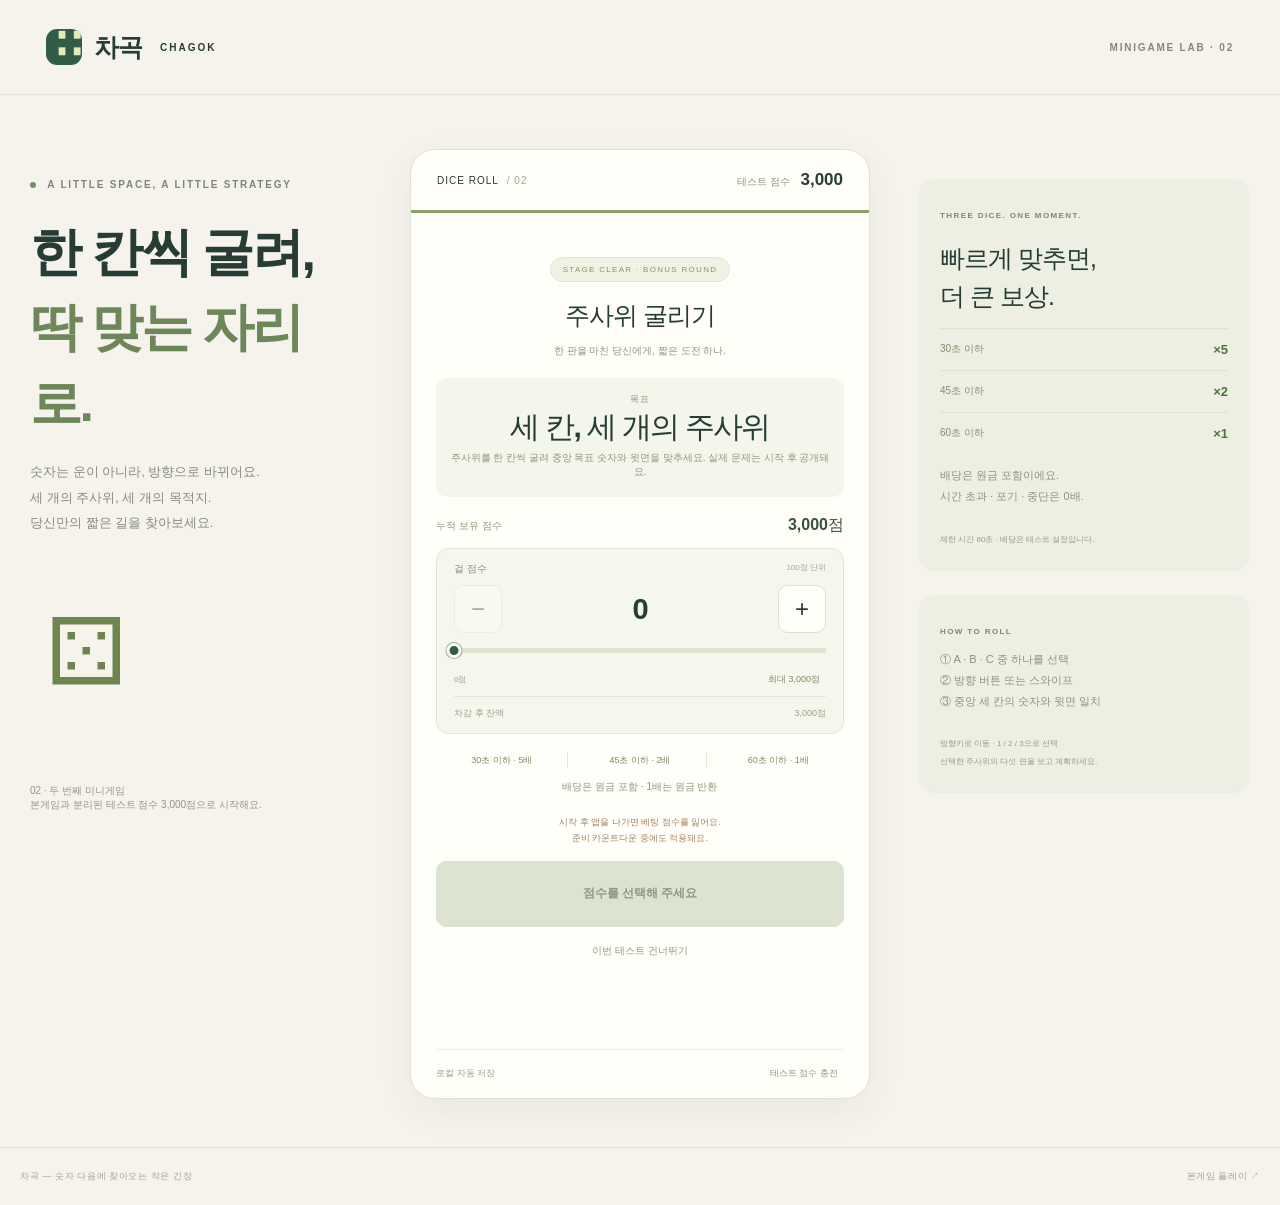
==== dice-roll/index.html @ 40531590 "Add files via upload" ====
<!doctype html><html lang="ko"><head><meta charset="utf-8"><meta name="viewport" content="width=device-width,initial-scale=1"><meta name="theme-color" content="#f5f3ec"><title>차곡 · 주사위 굴리기</title><link rel="stylesheet" href="../number-tiles/style.css"><link rel="stylesheet" href="../number-tiles/minigames/style.css"><link rel="stylesheet" href="style.css"><link rel="stylesheet" href="../number-memory/style.css"><link rel="stylesheet" href="../reverse-tap/style.css"></head><body class="dice-lab">
<header class="site-header"><a class="brand" href="./"><span class="brand-icon">∷</span> 차곡 <span class="brand-sub">CHAGOK</span></a><span class="prototype">MINIGAME LAB · 02</span></header>
<main class="layout"><aside class="intro"><div class="eyebrow"><span class="green-dot"></span> A LITTLE SPACE, A LITTLE STRATEGY</div><h1>한 칸씩 굴려,<br><em>딱 맞는 자리로.</em></h1><p class="intro-copy">숫자는 운이 아니라, 방향으로 바뀌어요.<br>세 개의 주사위, 세 개의 목적지.<br>당신만의 짧은 길을 찾아보세요.</p><div class="lab-cube" aria-hidden="true">⚄</div><div class="local-note">02 · 두 번째 미니게임<br>본게임과 분리된 테스트 점수 3,000점으로 시작해요.</div></aside>
<section class="game-shell" aria-label="주사위 미니게임"><div class="game-top"><div class="stage-label">DICE ROLL <span> / 02</span></div><span class="score-label">테스트 점수 <strong id="lab-balance">3,000</strong></span></div><div class="progress-track"><i style="width:100%"></i></div><div id="screen"></div><p id="notice" role="status" aria-live="polite"></p><div class="game-foot"><span>로컬 자동 저장</span><button id="reset-lab">테스트 점수 충전</button></div></section>
<aside class="side-notes"><div class="note-card"><span class="eyebrow">THREE DICE. ONE MOMENT.</span><h2>빠르게 맞추면,<br>더 큰 보상.</h2><div class="combo-row"><span>30초 이하</span><b>×5</b></div><div class="combo-row"><span>45초 이하</span><b>×2</b></div><div class="combo-row"><span>60초 이하</span><b>×1</b></div><p>배당은 원금 포함이에요.<br>시간 초과 · 포기 · 중단은 0배.</p><small>제한 시간 60초 · 배당은 테스트 설정입니다.</small></div><div class="note-card" style="margin-top:24px"><span class="eyebrow">HOW TO ROLL</span><p>① A · B · C 중 하나를 선택<br>② 방향 버튼 또는 스와이프<br>③ 중앙 세 칸의 숫자와 윗면 일치</p><small>방향키로 이동 · 1 / 2 / 3으로 선택<br>선택한 주사위의 다섯 면을 보고 계획하세요.</small></div></aside></main><footer class="site-footer"><span>차곡 — 숫자 다음에 찾아오는 작은 긴장</span><a href="../number-tiles/">본게임 플레이 ↗</a></footer>
<script src="../number-tiles/engine.js"></script><script src="../number-tiles/cases.js"></script><script src="../timer-stop/engine.js"></script><script src="engine.js"></script><script src="../number-tiles/minigames/registry.js"></script><script src="../number-memory/engine.js"></script><script src="../reverse-tap/engine.js"></script><script src="../number-tiles/minigames/catalog.js"></script><script src="../number-tiles/state.js"></script><script src="../number-tiles/storage.js"></script><script src="view.js"></script><script src="../number-tiles/minigames/host.js"></script><script src="app.js"></script></body></html>
---- number-tiles/style.css ----
:root{color-scheme:light;--paper:#f5f3ec;--ink:#263c35;--muted:#82897e;--green:#315d48;--lime:#e3ecb5;--line:#e1e4d9;--orange:#bc764b}*{box-sizing:border-box}body{margin:0;background:var(--paper);color:var(--ink);font-family:"Segoe UI","Malgun Gothic",sans-serif;-webkit-font-smoothing:antialiased}button,a{-webkit-tap-highlight-color:transparent}button{font:inherit;cursor:pointer;color:inherit;border:0;background:none;min-height:48px;touch-action:manipulation}button:disabled{cursor:default;opacity:.4}button:focus-visible,a:focus-visible{outline:3px solid var(--orange);outline-offset:4px}button:not(:disabled):active{transform:translateY(2px)}a{color:inherit;text-decoration:none}.site-header{max-width:1376px;margin:auto;padding:29px 46px;display:flex;justify-content:space-between;align-items:center;border-bottom:1px solid var(--line)}.brand{display:flex;align-items:center;gap:12px;font-weight:800;font-size:25px;letter-spacing:-1px}.brand-icon{background:var(--green);color:var(--lime);border-radius:11px;width:36px;height:36px;text-align:center;line-height:30px;font-size:37px}.brand-sub{font-size:10px;letter-spacing:2px;margin-left:6px;font-weight:600}.header-right{display:flex;gap:24px;align-items:center}.prototype,.eyebrow{font-size:10px;letter-spacing:1.8px;font-weight:700}.prototype{color:var(--muted)}.icon-button{border:1px solid #d4d9cc;border-radius:50%;width:48px;font-size:17px}.layout{max-width:1320px;display:grid;grid-template-columns:minmax(270px,1fr) 420px 240px;gap:48px;align-items:start;margin:54px auto 48px;padding:0 30px}.intro{padding-top:30px}.eyebrow{color:#7c877a}.green-dot{display:inline-block;width:6px;height:6px;border-radius:50%;background:#72916a;margin-right:7px;vertical-align:middle}h1{font-size:43px;letter-spacing:-2.5px;line-height:1.45;margin:25px 0 18px;font-weight:600}h1 em{font-style:normal;color:#6d8759}.intro-copy{font-size:13px;line-height:1.95;color:#858c80}.mini-art{display:flex;gap:8px;align-items:center;margin:33px 0 40px}.mini-art span,.mini-art b{width:43px;height:49px;display:grid;place-items:center;border:1px solid #d6daca;border-radius:10px;background:#fffdf7;font-size:24px;box-shadow:0 4px 0 #e5e4d8;font-weight:600}.mini-art span:nth-child(1){transform:rotate(-9deg)}.mini-art span:nth-child(2){color:#789560;background:#e9edda;transform:rotate(7deg)}.mini-art b{background:var(--green);color:var(--lime);transform:rotate(8deg);border-color:var(--green)}.mini-art i{font-style:normal;color:#a6aa98;padding:0 5px}.guide{border-top:1px solid var(--line);padding-top:23px}.guide-row{display:flex;gap:17px;margin:21px 0}.guide-row>span{font-size:10px;color:#91a082;margin-top:3px}.guide-row strong{font-size:13px;font-weight:600}.guide-row p{font-size:11px;color:#858c80;line-height:1.8;margin:5px 0}.local-note{font-size:10px;color:#919688;margin-top:32px}.local-note>span{font-size:19px;margin-right:7px}.game-shell{background:#fffef9;border:1px solid #e0e3d7;border-radius:25px;box-shadow:0 12px 36px #3b4c3410;overflow:hidden;position:relative}.game-top{display:flex;justify-content:space-between;align-items:center;padding:23px 25px 18px}.stage-label{font-size:10px;letter-spacing:1px;display:flex;align-items:center;gap:8px}.stage-label strong{font-size:17px;letter-spacing:0}.stage-label>span{color:#a0a597}.score-label{font-size:10px;color:#8d9485}.score-label strong{color:var(--ink);font-size:17px;margin-left:8px;font-variant-numeric:tabular-nums}.progress-track{height:3px;background:#eff0e8}.progress-track i{display:block;height:100%;background:#8da16b;transition:width .3s}#screen{padding:22px 25px 14px;min-height:580px}.target{text-align:center;position:relative}.target .eyebrow{font-size:9px;letter-spacing:2px}.target-value{font-size:65px;line-height:1.15;font-weight:600;letter-spacing:-3px;margin:3px 0 2px}.target p{font-size:11px;color:#919787;margin:8px 0 0}.stats{display:flex;justify-content:space-between;border-bottom:1px solid var(--line);padding:18px 0 13px;margin-bottom:18px;font-size:10px;color:#8a9380}.stats b{font-size:13px;color:var(--green);font-variant-numeric:tabular-nums;margin-left:5px}.stats b.time{color:#65705f}.expression-wrap{border:1px solid #e1e5d7;background:#f6f7ee;border-radius:12px;display:flex;align-items:center;padding:4px 4px 4px 15px;min-height:59px}.expression{flex:1;overflow-x:auto;white-space:nowrap;font-size:21px;letter-spacing:2px;scrollbar-width:thin}.expression.empty{font-size:11px;color:#a0a794;letter-spacing:0}.expression-wrap button{min-width:42px;min-height:48px;font-size:19px}.selection-tools{display:flex;justify-content:space-between;align-items:center;min-height:35px;color:#9aa08f;font-size:9px}.selection-tools button{font-size:10px;min-height:34px;padding:0 3px}.tiles{display:grid;grid-template-columns:repeat(3,1fr);gap:10px;margin:8px 0 19px}.tiles.four{grid-template-columns:repeat(4,1fr)}.tile{height:75px;background:#f3f1e6;border:1px solid #e1dfd0;border-bottom:4px solid #dedecd;border-radius:12px;font-size:29px;font-weight:600;position:relative;transition:background .12s,transform .12s}.tile.op{background:#e9eedc;border-color:#dce3cb;border-bottom-color:#d7dfc4;color:#6b8352}.tile.selected{background:var(--green);border-color:#244c3c;color:#f8fadf;opacity:1}.tile.selected:disabled{opacity:1}.tile .order{position:absolute;right:7px;top:5px;font-size:9px;color:#e0eaa9;border:1px solid #78927a;border-radius:50%;width:16px;height:16px;line-height:14px}.tile.removed{visibility:hidden}.tile:disabled:not(.selected){opacity:.48}.tiles.four .tile{height:62px;font-size:25px}.primary{width:100%;background:var(--green);color:#fffef3;border:1px solid var(--green);border-radius:10px;min-height:50px;padding:12px 18px;font-size:12px;font-weight:600;display:flex;justify-content:center;align-items:center;gap:15px}.primary:not(:disabled):hover{background:#244c3b}.primary:disabled{background:#dce3d1;border-color:#dce3d1;color:#8c9a7e;opacity:1}.end-actions{display:flex;gap:10px;margin-top:10px}.end-actions button{flex:1;border:1px solid #dadfcf;border-radius:9px;font-size:11px;min-height:48px}.end-actions .complete{background:#f0f3e6}.game-foot{border-top:1px solid #eeeee3;margin:0 25px;display:flex;align-items:center;justify-content:space-between;font-size:9px;color:#9aa18f}.game-foot button{font-size:9px;color:#8e9784}#notice{padding:0 24px;min-height:30px;display:flex;align-items:center;justify-content:center;text-align:center;color:#74835a;font-size:11px;line-height:1.6}#notice.error{color:#ac6245}.side-notes{padding-top:30px}.note-card{background:#ecefe1;border-radius:16px;padding:25px 22px}.note-card .eyebrow{font-size:8px;letter-spacing:1.4px}.note-card h2{font-size:25px;line-height:1.5;letter-spacing:-1px;font-weight:500;margin:18px 0 13px}.note-card p{font-size:11px;color:#8b9480;line-height:1.9;margin-bottom:21px}.combo-row{border-top:1px solid #dce2cf;display:flex;justify-content:space-between;padding:13px 0;font-size:10px;color:#818d70}.combo-row b{font-size:13px;color:#527041}.note-card small{font-size:8px;color:#929d84}.quiet-note{display:flex;gap:16px;margin:30px 6px;align-items:center}.quiet-note span{font-size:34px;color:#b1bc99}.quiet-note p{font-size:11px;color:#949b87;line-height:1.9}.stage-map{border-top:1px solid var(--line);padding-top:24px}.stage-map .eyebrow{font-size:8px}#journey{display:grid;grid-template-columns:repeat(5,1fr);gap:7px;margin-top:17px}#journey span{height:26px;border:1px solid #dee2d4;border-radius:5px;text-align:center;line-height:24px;font-size:9px;color:#a6ae98}#journey span.done{background:#cdd9b8;color:#526a46;border-color:#cdd9b8}#journey span.current{background:var(--green);border-color:var(--green);color:white}.stage-map p{font-size:9px;color:#9aa18e;margin-top:14px}.site-footer{max-width:1280px;margin:0 auto;padding:22px 20px;border-top:1px solid var(--line);display:flex;justify-content:space-between;font-size:9px;letter-spacing:.6px;color:#a0a594}.ready{text-align:center;padding-top:8px}.ready-badge{display:inline-block;border:1px solid #dfe6d0;color:#829164;border-radius:20px;padding:7px 12px;font-size:9px;letter-spacing:.8px}.ready h2{font-size:28px;font-weight:500;letter-spacing:-1px;margin:26px 0 13px}.ready p{font-size:12px;line-height:1.9;color:#8c9480}.sealed-board{display:grid;grid-template-columns:repeat(3,1fr);gap:9px;width:204px;margin:28px auto}.sealed-board span{height:54px;border-radius:9px;background:#efeee4;border:1px solid #e5e5d8;color:#cad1b8;font-size:23px;display:grid;place-items:center}.sealed-board span:nth-child(2n){background:#e9eedc}.ready .instruction{background:#f3f5e9;border-radius:11px;padding:15px 17px;margin:23px 0;text-align:left;font-size:11px;color:#778566;line-height:1.85}.ready .primary{margin-top:17px}.ready small{font-size:9px;color:#a0a792;display:block;margin:13px 0}.countdown{min-height:540px;display:flex;align-items:center;justify-content:center;flex-direction:column}.countdown b{font-size:104px;color:var(--green);font-weight:500}.countdown p{font-size:12px;color:#8f9980}.result{text-align:center}.result-mark{margin:9px auto 18px;width:65px;height:65px;background:#e9eecf;border-radius:50%;display:grid;place-items:center;font-size:32px;color:#75874a}.result h2{font-size:25px;font-weight:500;margin:10px 0}.result>p{font-size:11px;color:#899379;line-height:1.8}.result-score{font-size:44px;letter-spacing:-2px;color:var(--green);font-weight:600;margin:20px 0 5px}.result-list{margin:24px 0;text-align:left;background:#f5f6ed;padding:14px 18px;border-radius:12px}.result-list div{display:flex;justify-content:space-between;font-size:11px;padding:8px 0;color:#869277}.result-list b{font-weight:500;color:#4d6243}.result-list .sum{border-top:1px solid #dce2cf;margin-top:6px;padding-top:14px;font-weight:600}.result small{font-size:10px;color:#a0a68f}dialog{border:1px solid #dbe1cf;border-radius:22px;padding:30px;max-width:440px;width:calc(100% - 32px);background:#fffef8;color:var(--ink);box-shadow:0 20px 90px #182c3420}dialog::backdrop{background:#233d344c;backdrop-filter:blur(4px)}.dialog-close{position:absolute;top:7px;right:9px;font-size:26px;width:48px}dialog h2{font-size:24px;font-weight:500;margin:10px 0 20px}dialog p,dialog li{font-size:12px;line-height:1.9;color:#7b8971}dialog ul{padding-left:19px}dialog .secondary{width:100%;border:1px solid #d9dfce;border-radius:9px;margin:5px 0;font-size:12px}.danger{color:#a46447}.settings-info{font-size:10px;color:#919b83;margin:15px 0}dialog label{display:flex;justify-content:space-between;align-items:center;font-size:12px;margin:14px 0}dialog input{width:82px;padding:10px;border:1px solid #dce0d3;border-radius:7px;background:#f5f6ed;color:var(--ink)}@media(min-width:1400px){.layout{margin-top:64px;gap:58px}}@media(max-width:1150px){.layout{grid-template-columns:minmax(240px,1fr) 400px;max-width:940px;gap:55px}.side-notes{display:none}}@media(max-width:740px){.site-header{padding:15px 22px}.brand{font-size:22px}.brand-sub{font-size:9px}.prototype{display:none}.layout{display:block;padding:0 16px;margin:22px auto;max-width:460px}.intro,.side-notes{display:none}.game-shell{border-radius:20px}#screen{min-height:0;padding:20px 22px 10px}.game-top{padding:19px 22px 16px}.game-foot{margin:0 22px}.site-footer{margin:25px 22px 0;padding:18px 0;font-size:8px}.site-footer span:last-child{display:none}.ready{min-height:530px}.tile{height:72px}.target-value{font-size:57px}.stats{padding-top:13px;margin-bottom:15px}.tiles{margin-bottom:16px}.tiles.four .tile{height:61px}}@media(prefers-reduced-motion:reduce){*{transition:none!important;animation:none!important}}
---- number-tiles/minigames/style.css ----
.mini-game{text-align:center;padding:4px 0 8px}.mini-game h2{font-size:25px;font-weight:550;letter-spacing:-1px;margin:17px 0 10px}.mini-badge{font-size:8px;letter-spacing:1.3px;color:#849569;background:#f0f3e4;border:1px solid #e0e6d3;border-radius:20px;padding:7px 12px;display:inline-block}.mini-copy{font-size:10px;line-height:1.8;color:#8b987c;margin:10px 0 15px}.mini-target{background:#f4f6eb;border-radius:12px;padding:15px 10px;margin:18px 0}.mini-target>span{display:block;color:#879878;font-size:9px;letter-spacing:1.5px}.mini-target>strong{font-size:37px;font-weight:550;letter-spacing:-1.7px;display:block;font-variant-numeric:tabular-nums;line-height:1.4}.mini-target>p{font-size:10px;color:#8c987d;margin:3px 0}.mini-wallet{display:flex;justify-content:space-between;align-items:center;font-size:10px;color:#8e9b7e;gap:10px;margin:16px 0 12px}.mini-wallet b{font-size:16px;font-weight:550;color:#38533e;overflow-wrap:anywhere;max-width:65%;text-align:right}.mini-bet{padding:13px 17px;background:#f5f6ed;border:1px solid #e2e7d5;border-radius:13px}.mini-bet-label{display:flex;justify-content:space-between;font-size:10px;color:#849272}.mini-bet-label>span{font-size:8px;color:#a0a98f}.mini-counter{display:flex;gap:10px;align-items:center;justify-content:space-between;margin-top:9px}.mini-counter>button{height:48px;width:48px;flex-shrink:0;border:1px solid #dce3ce;background:#fffef8;border-radius:10px;font-size:24px}.mini-counter>strong{font-size:29px;font-weight:550;letter-spacing:-1px;overflow-wrap:anywhere;min-width:0;font-variant-numeric:tabular-nums}#mini-slider{position:relative;height:35px;touch-action:none;cursor:pointer;--fill:0%;background:linear-gradient(#dde5ce,#dde5ce) center / 100% 5px no-repeat}#mini-slider>i{position:absolute;top:15px;left:0;height:5px;width:var(--fill);background:#809b63;border-radius:4px}#mini-slider>b{position:absolute;left:var(--fill);top:10px;transform:translateX(-50%);height:15px;width:15px;border:3px solid #fffef8;background:#315d48;border-radius:50%;box-shadow:0 0 0 1px #a1b48b}#mini-slider:focus-visible{outline:2px solid #a88451;outline-offset:3px}.mini-maxrow{display:flex;align-items:center;justify-content:space-between;color:#96a487;font-size:8px;margin-top:-6px}.mini-maxrow button{font-size:9px;color:#7b9067;min-height:34px}.mini-after{border-top:1px solid #e2e7d7;padding-top:10px;display:flex;justify-content:space-between;font-size:9px;color:#96a582;gap:10px}.mini-after b{font-weight:500;max-width:70%;overflow-wrap:anywhere}.mini-rewards{display:flex;justify-content:space-between;gap:6px;font-size:9px;color:#778e61;margin-top:18px}.mini-rewards span{flex:1;border-right:1px solid #e2e7d7;line-height:1.8}.mini-rewards span:last-child{border:0}.mini-warning{font-size:9px;color:#a28361;line-height:1.8;margin:18px 0 14px}.mini-game .primary{height:66px;min-height:66px}.mini-secondary{width:100%;font-size:10px;color:#8c9c7a;min-height:48px}.mini-running-meta{display:flex;justify-content:space-between;gap:10px;font-size:10px;color:#8c9e7d}.mini-running-meta span{max-width:49%;overflow-wrap:anywhere}.mini-running-meta b{color:#6d8558;font-weight:500}.mini-clock-ring{width:235px;height:235px;border-radius:50%;background:conic-gradient(#89a36a var(--sweep,0deg),#edf1e3 0);padding:5px;margin:26px auto}.mini-clock-ring>div{height:100%;background:#fffef9;border-radius:50%;display:flex;flex-direction:column;align-items:center;justify-content:center;gap:14px}.mini-clock-ring span{font-size:8px;letter-spacing:2px;color:#9dab8b}.mini-clock-ring strong{font-family:Consolas,"Courier New",monospace;font-size:51px;font-weight:500;letter-spacing:-3px;font-variant-numeric:tabular-nums}.mini-clock-ring small{font-size:9px;color:#9da989}.mini-record{padding:22px 12px;background:#f4f6eb;border-radius:12px;margin:23px 0}.mini-record strong{font-size:25px;font-weight:550;font-variant-numeric:tabular-nums}.mini-record p{font-size:11px;line-height:1.8;color:#8a9b77}.mini-result .result-list b{overflow-wrap:anywhere;max-width:65%;text-align:right}.mini-result .result-list div{gap:12px}.game-top .score-label strong{overflow-wrap:anywhere}.game-top .score-label{text-align:right;max-width:60%}.result-score{overflow-wrap:anywhere}body.in-minigame .side-notes .note-card{opacity:.6}@media(max-width:740px){.mini-clock-ring{width:215px;height:215px}.mini-rewards{font-size:8px}.mini-counter>strong{font-size:26px}}
---- dice-roll/style.css ----
.dice-heading{display:flex;align-items:center;justify-content:space-between;text-align:left}.dice-heading h2{margin:6px 0 18px}.dice-heading button{border:1px solid #d9ded2;background:transparent;border-radius:20px;padding:8px;color:#51654c;font-size:11px}.dice-stats{display:flex;justify-content:space-between;text-align:left;gap:8px}.dice-stats small{display:block;color:#78806e;font-size:10px}.dice-stats b{font-size:25px;font-variant-numeric:tabular-nums;font-weight:600}.dice-timebar{height:4px;background:#e5e8db;border-radius:9px;margin:13px 0}.dice-timebar i{display:block;height:100%;width:100%;background:#618059;border-radius:9px}.dice-targets{display:flex;align-items:center;justify-content:center;gap:10px;margin:18px 0}.dice-targets>span{border:1px solid #bdc8a3;background:#f0f3de;border-radius:8px;width:38px;padding:5px;font-size:20px;font-weight:700}.dice-targets i{font-size:12px;margin-left:4px}.dice-targets small{font-size:10px;color:#65765d}.dice-targets .done{background:#315d48;color:white}.dice-board{--cube:38px;position:relative;width:100%;aspect-ratio:1;display:grid;grid-template-columns:repeat(5,1fr);background:#e8e9dd;border:1px solid #d6dacb;border-radius:16px;box-shadow:0 8px 0 #d6dacb,0 17px 25px #35432f13;touch-action:none;isolation:isolate}.dice-cell{border:1px solid #f8f8f0;border-radius:8px;position:relative}.dice-cell.goal{background:#dae3b9;border:1px dashed #899e66}.dice-cell.goal>span{position:absolute;bottom:3px;right:5px;font-size:12px;font-weight:700;color:#617544}.dice-cell.matched{background:#bed6b7;box-shadow:inset 0 0 0 2px #507447}.dice-piece{position:absolute;left:calc(var(--col)*20%);top:calc(var(--row)*20%);width:20%;height:20%;border:0;background:none;display:grid;place-items:center;cursor:pointer;z-index:3;color:#315d48;perspective:550px;perspective-origin:50% -50%;touch-action:none}.dice-cube{position:relative;width:var(--cube);height:var(--cube);transform-style:preserve-3d}.cube-face{position:absolute;inset:0;background:#fffef3;border:1px solid #a6b596;border-radius:5px;display:grid;place-items:center;font-size:23px;font-weight:750;backface-visibility:hidden}.face-u{transform:translateZ(calc(var(--cube)/2))}.face-d{transform:rotateY(180deg) translateZ(calc(var(--cube)/2))}.face-n{transform:rotateX(90deg) translateZ(calc(var(--cube)/2));background:#d5dfc8}.face-s{transform:rotateX(-90deg) translateZ(calc(var(--cube)/2));background:#d5dfc8}.face-e{transform:rotateY(90deg) translateZ(calc(var(--cube)/2));background:#bdcba9}.face-w{transform:rotateY(-90deg) translateZ(calc(var(--cube)/2));background:#bdcba9}.die-B{color:#9a654a}.die-B .cube-face{background:#f6e1cc;border-color:#bb987b}.die-C{color:#5a6796}.die-C .cube-face{background:#e1e6f5;border-color:#9ba8c4}.dice-id{position:absolute;left:6px;top:4px;font-size:10px;font-weight:800}.dice-piece:before{content:'';position:absolute;width:65%;height:65%;border-radius:8px;background:#46513b22;filter:blur(4px);transform:translateY(8px)}.dice-piece.selected:after{content:'';position:absolute;inset:3px;border:2px solid currentColor;border-radius:10px;pointer-events:none}.dice-curtain{position:absolute;inset:0;display:flex;flex-direction:column;align-items:center;justify-content:center;background:#e8e9dd;border-radius:16px;z-index:8;gap:18px;color:#536c46}.dice-curtain strong{font-size:80px;font-weight:500}.dice-curtain small{letter-spacing:3px}.dice-curtain span{font-size:13px}.dice-selection{display:flex;gap:8px;margin:22px 0 17px}.dice-selection button{flex:1;border:1px solid #d8dccf;background:#f6f6ef;border-radius:9px;padding:9px}.dice-selection button.active{border-color:currentColor;box-shadow:inset 0 0 0 1px currentColor}.dice-selection b{margin-left:12px}.dice-bottom{display:flex;justify-content:space-around;align-items:center;gap:16px}.dice-bottom .eyebrow{font-size:9px}.dice-net{display:grid;grid-template:repeat(3,32px)/repeat(3,32px);gap:3px;margin-top:9px}.dice-net span{background:#edf0e4;border-radius:5px;font-size:14px;font-weight:700;display:flex;align-items:center;justify-content:center;gap:3px}.dice-net small{font-size:8px;font-weight:400}.net-N{grid-area:1/2}.net-W{grid-area:2/1}.net-U{grid-area:2/2;background:#d2dfba!important}.net-E{grid-area:2/3}.net-S{grid-area:3/2}.dice-pad{display:grid;grid-template:repeat(2,48px)/repeat(3,48px);gap:5px}.dice-pad button{border:1px solid #c8d1bd;border-bottom-width:3px;border-radius:10px;background:#f0f2e5;color:#315d48;font-size:25px;touch-action:manipulation}.dice-pad button:active{background:#d6e3bd}.dice-pad [data-dir=N]{grid-area:1/2}.dice-pad [data-dir=W]{grid-area:2/1}.dice-pad [data-dir=S]{grid-area:2/2}.dice-pad [data-dir=E]{grid-area:2/3}.dice-hint{font-size:11px;color:#718068;margin:18px 0 4px}.dice-lab .layout{grid-template-columns:1fr 460px 1fr}.dice-lab .game-shell{width:100%}.dice-lab .intro h1{font-size:52px}.dice-lab .lab-cube{font-size:120px;color:#6f8550;line-height:1.7}.dice-lab .game-top{padding:20px 26px}.dice-lab .mini-game{padding-top:22px}.dice-lab .note-card p{line-height:1.9}.dice-lab .mini-target strong{font-size:30px}@media(max-width:1100px){.dice-lab .layout{grid-template-columns:1fr 460px}.dice-lab .side-notes{display:none}}@media(max-width:760px){.dice-lab .layout{display:block;max-width:480px;margin:20px auto;padding:0 12px}.dice-lab .intro{display:none}.dice-lab .site-header{padding:18px}.dice-lab .brand-sub{display:none}}@media(max-width:400px){.dice-board{--cube:31px}.dice-stats b{font-size:22px}.dice-lab .mini-game{padding:18px 8px}.dice-bottom{gap:8px}.dice-pad{grid-template:repeat(2,48px)/repeat(3,48px)}}
---- number-memory/style.css ----
.memory-topline{display:flex;justify-content:space-between;gap:8px;color:#879078;font-size:10px}.memory-topline .eyebrow{font-size:8px}.memory-prompt{height:133px;display:flex;flex-direction:column;justify-content:center;margin-top:17px}.memory-prompt>span{font-size:10px;letter-spacing:1px;color:#7d8c69}.memory-prompt>strong{display:block;font-size:30px;letter-spacing:-1px;color:#315d48;margin:9px 0}.memory-prompt p{font-size:11px;color:#929a86;margin:0}.memory-meter{height:5px;border-radius:8px;background:#e9eddf;overflow:hidden}.memory-meter i{display:block;background:#8fa66f;height:100%;width:100%}.memory-meta{display:flex;justify-content:space-between;margin:12px 0 17px;font-size:11px;color:#6a7d57;font-variant-numeric:tabular-nums}.memory-board{display:grid;grid-template-columns:repeat(3,minmax(0,1fr));gap:10px;touch-action:none;user-select:none}.memory-board button{aspect-ratio:1;min-width:64px;min-height:64px;border:1px solid #dce2cd;border-bottom:4px solid #d3dbc4;border-radius:14px;background:#eef1e3;color:#a8b398;font-size:40px;font-weight:600;position:relative;transition:none;animation:none}.memory-board button.remember{background:#fffdf4;color:#315d48;border-color:#d5ddc5}.memory-board button.correct{background:#315d48;border-color:#264e3c;color:#f0f3d5}.memory-board button.correct small{position:absolute;right:9px;top:6px;font-size:12px}.memory-board button:not(:disabled):active{transform:none}.memory-ladder{display:flex;gap:8px;margin:23px 0 0}.memory-ladder>span{flex:1;border:1px solid #e1e6d6;border-radius:8px;padding:10px 5px;font-size:10px;color:#9ba48c}.memory-ladder b{font-size:15px;margin-left:7px;font-weight:600}.memory-ladder .earned{background:#e5eccb;border-color:#9cb278;color:#48613c}.memory-footnote{font-size:10px;color:#929c85;line-height:1.8;margin:16px 0}.memory-review{margin:18px auto;max-width:240px}.memory-review .memory-board{gap:6px}.memory-review .memory-board>div{position:relative;display:grid;place-items:center;aspect-ratio:1;border-radius:8px;background:#edf0e1;color:#798864;font-size:22px;border:1px solid #d9e1cb}.memory-review .memory-board .correct{background:#dce8c9}.memory-review .memory-board .wrong{border:2px solid #b97960;background:#f5e5d9}.memory-review .memory-board small{position:absolute;right:4px;top:2px;font-size:10px}.memory-review>p{font-size:10px;color:#8b957e}.memory-lab .layout{grid-template-columns:minmax(230px,1fr) 440px 240px}.memory-art{display:grid;grid-template-columns:repeat(3,46px);gap:8px;margin:37px 0;transform:rotate(-6deg);width:max-content}.memory-art span{display:grid;place-items:center;height:46px;background:#e8edda;border:1px solid #d6dfc5;border-radius:9px;color:#7e9161;font-size:23px}.memory-art span:nth-child(5){background:#315d48;color:#e7edc5}.memory-lab .mini-target strong{font-size:30px}.memory-lab .note-card+.note-card{margin-top:24px}@media(max-width:1150px){.memory-lab .layout{grid-template-columns:minmax(230px,1fr) 420px}}@media(max-width:740px){.memory-lab .layout{display:block}.memory-prompt>strong{font-size:28px}.memory-board{gap:9px}.memory-board button{font-size:34px}.memory-lab .game-top{gap:8px}.memory-topline .eyebrow{letter-spacing:1px}}
---- reverse-tap/style.css ----
.reverse-topline{display:flex;justify-content:space-between;gap:8px;color:#88937c;font-size:10px}.reverse-topline .eyebrow{font-size:8px}.reverse-meta{display:flex;justify-content:space-between;font-size:11px;color:#869374;margin:24px 0 12px}.reverse-meta b{font-weight:500;color:#52704b}.reverse-card{height:230px;border:1px solid #dfe5cf;border-radius:18px;background:#f1f4e7;display:flex;flex-direction:column;align-items:center;justify-content:center}.reverse-card>span{font-size:31px;font-weight:700;letter-spacing:-1px;line-height:1.3}.reverse-card>strong{font-family:'Segoe UI','Malgun Gothic',sans-serif;font-size:96px;font-weight:600;line-height:1.3;height:125px}.reverse-card>small{height:18px;font-size:11px;color:#748b5b}.reverse-card.same{background:#edf3e4;color:#315d48}.reverse-card.opposite{background:#f3e8d9;color:#9c633f;border-color:#e4cdb1}.reverse-card.opposite small{color:#98683e}.reverse-meter{height:5px;background:#e5eadb;margin-top:19px;overflow:hidden;border-radius:8px}.reverse-meter i{display:block;background:#869d65;width:100%;height:100%}.reverse-time{display:flex;justify-content:space-between;color:#8c977d;font-size:10px;margin:9px 0 18px}.reverse-time b{font-weight:500;font-variant-numeric:tabular-nums}.reverse-pad{display:grid;grid-template:repeat(3,68px)/repeat(3,68px);gap:8px;justify-content:center;touch-action:none;user-select:none}.reverse-pad button{border:1px solid #d4dcc6;border-bottom:4px solid #c9d4b7;border-radius:12px;background:#f3f5e9;display:flex;flex-direction:column;align-items:center;justify-content:center;gap:1px;min-width:64px;min-height:64px}.reverse-pad button>b{font-size:28px;line-height:1.1;font-weight:500}.reverse-pad button>span{font-size:10px;color:#83916e}.reverse-pad button[aria-disabled=true]{opacity:.5}.reverse-pad button:not(:disabled):active{transform:none;background:#e0e9cd}.reverse-pad [data-dir=UP]{grid-area:1/2}.reverse-pad [data-dir=LEFT]{grid-area:2/1}.reverse-pad [data-dir=RIGHT]{grid-area:2/3}.reverse-pad [data-dir=DOWN]{grid-area:3/2}.reverse-steps{display:flex;justify-content:space-between;gap:4px;margin:24px 0 14px}.reverse-steps>span{flex:1;max-width:28px;height:26px;border:1px solid #dfe5d1;border-radius:6px;display:grid;place-items:center;font-size:10px;color:#98a487}.reverse-steps .done{background:#315d48;color:#eff3d5;border-color:#315d48}.reverse-note{font-size:10px;line-height:1.9;color:#919b82;margin:10px 0}.reverse-review{border:1px solid #e1e6d6;background:#f5f6ed;border-radius:12px;padding:17px;margin:18px 0;font-size:11px;color:#788669}.reverse-review>b{display:block;color:#526a43;font-size:20px;margin:9px}.reverse-review p{line-height:1.8;margin:6px 0}.reverse-lab .layout{grid-template-columns:minmax(230px,1fr) 440px 240px}.reverse-lab .mini-target strong{font-size:29px}.reverse-art{display:flex;gap:14px;align-items:center;margin:42px 0}.reverse-art>span{display:grid;place-items:center;font-size:56px;width:82px;height:96px;border-radius:18px;background:#e8eed9;border:1px solid #d8e1c6;color:#668550;transform:rotate(-8deg)}.reverse-art>span:last-child{background:#f0e2d0;border-color:#e6d1b5;color:#a77751;transform:rotate(8deg)}.reverse-art i{font-style:normal;color:#9fa98d;font-size:22px}.reverse-lab .note-card+.note-card{margin-top:24px}@media(max-width:1150px){.reverse-lab .layout{grid-template-columns:minmax(230px,1fr) 420px}}@media(max-width:740px){.reverse-lab .layout{display:block}.reverse-card{height:205px}.reverse-card>strong{font-size:83px;height:110px}.reverse-card>span{font-size:28px}.reverse-meta{margin-top:18px}.reverse-topline .eyebrow{letter-spacing:1px}}
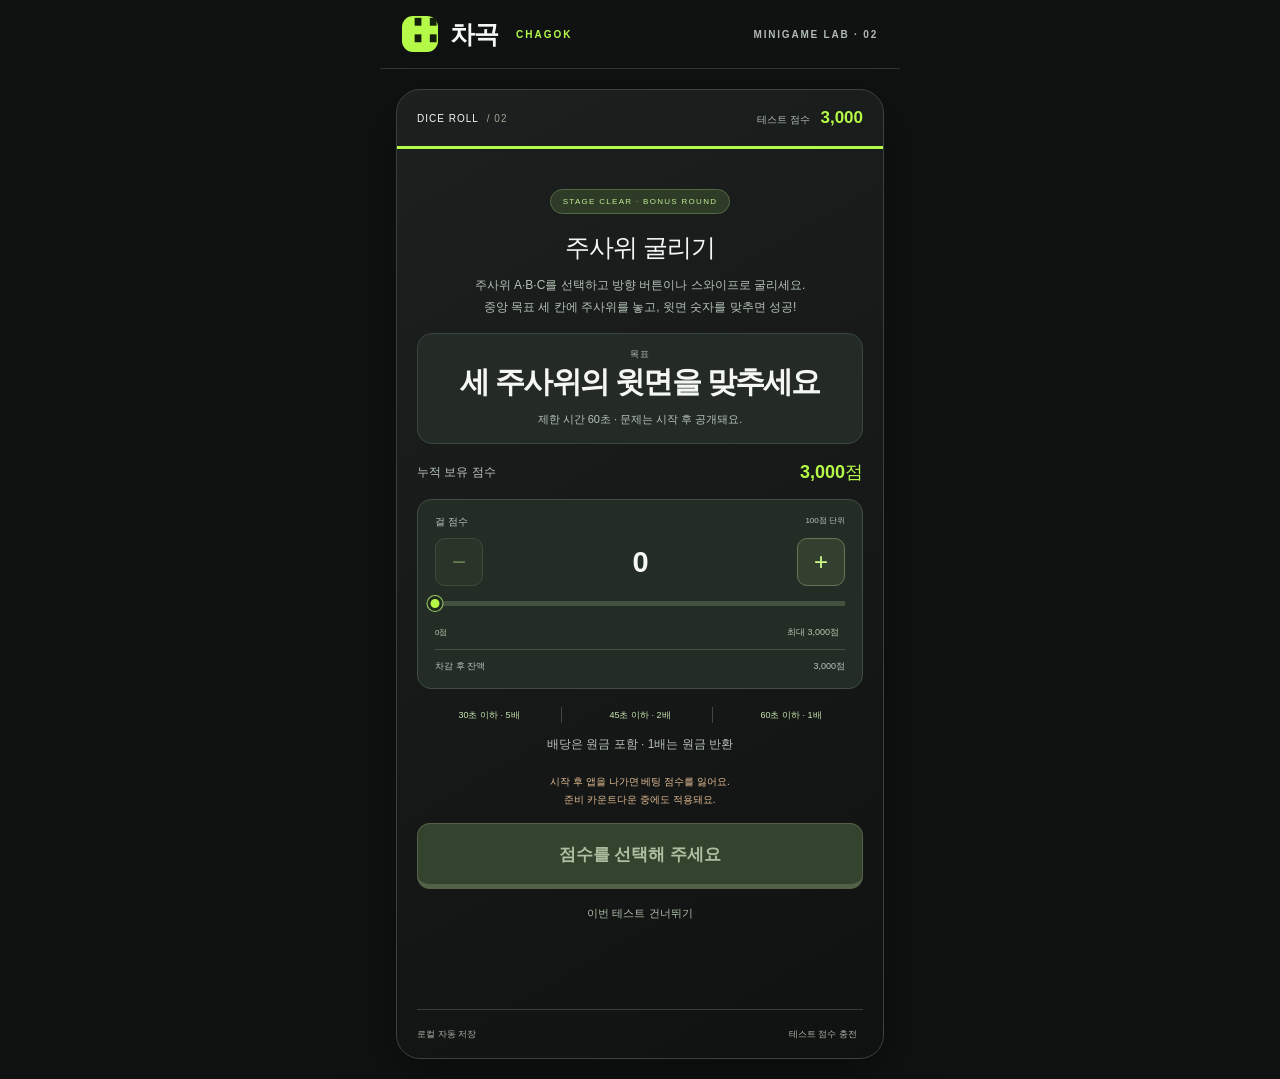
==== commit 0c39c9df: "Add files via upload" ====
--- a/dice-roll/index.html
+++ b/dice-roll/index.html
@@ -1,6 +1,6 @@
-<!doctype html><html lang="ko"><head><meta charset="utf-8"><meta name="viewport" content="width=device-width,initial-scale=1"><meta name="theme-color" content="#f5f3ec"><title>차곡 · 주사위 굴리기</title><link rel="stylesheet" href="../number-tiles/style.css"><link rel="stylesheet" href="../number-tiles/minigames/style.css"><link rel="stylesheet" href="style.css"><link rel="stylesheet" href="../number-memory/style.css"><link rel="stylesheet" href="../reverse-tap/style.css"></head><body class="dice-lab">
+<!doctype html><html lang="ko"><head><meta charset="utf-8"><meta name="viewport" content="width=device-width,initial-scale=1"><meta name="theme-color" content="#101212"><title>차곡 · 주사위 굴리기</title><link rel="stylesheet" href="../number-tiles/style.css"><link rel="stylesheet" href="../number-tiles/minigames/style.css"><link rel="stylesheet" href="style.css"><link rel="stylesheet" href="../number-memory/style.css"><link rel="stylesheet" href="../reverse-tap/style.css"><link rel="stylesheet" href="../risky-vault/style.css"><link rel="stylesheet" href="../timer-stop/theme.css"><link rel="stylesheet" href="theme.css"></head><body class="dice-lab timer-themed dice-themed">
 <header class="site-header"><a class="brand" href="./"><span class="brand-icon">∷</span> 차곡 <span class="brand-sub">CHAGOK</span></a><span class="prototype">MINIGAME LAB · 02</span></header>
 <main class="layout"><aside class="intro"><div class="eyebrow"><span class="green-dot"></span> A LITTLE SPACE, A LITTLE STRATEGY</div><h1>한 칸씩 굴려,<br><em>딱 맞는 자리로.</em></h1><p class="intro-copy">숫자는 운이 아니라, 방향으로 바뀌어요.<br>세 개의 주사위, 세 개의 목적지.<br>당신만의 짧은 길을 찾아보세요.</p><div class="lab-cube" aria-hidden="true">⚄</div><div class="local-note">02 · 두 번째 미니게임<br>본게임과 분리된 테스트 점수 3,000점으로 시작해요.</div></aside>
 <section class="game-shell" aria-label="주사위 미니게임"><div class="game-top"><div class="stage-label">DICE ROLL <span> / 02</span></div><span class="score-label">테스트 점수 <strong id="lab-balance">3,000</strong></span></div><div class="progress-track"><i style="width:100%"></i></div><div id="screen"></div><p id="notice" role="status" aria-live="polite"></p><div class="game-foot"><span>로컬 자동 저장</span><button id="reset-lab">테스트 점수 충전</button></div></section>
 <aside class="side-notes"><div class="note-card"><span class="eyebrow">THREE DICE. ONE MOMENT.</span><h2>빠르게 맞추면,<br>더 큰 보상.</h2><div class="combo-row"><span>30초 이하</span><b>×5</b></div><div class="combo-row"><span>45초 이하</span><b>×2</b></div><div class="combo-row"><span>60초 이하</span><b>×1</b></div><p>배당은 원금 포함이에요.<br>시간 초과 · 포기 · 중단은 0배.</p><small>제한 시간 60초 · 배당은 테스트 설정입니다.</small></div><div class="note-card" style="margin-top:24px"><span class="eyebrow">HOW TO ROLL</span><p>① A · B · C 중 하나를 선택<br>② 방향 버튼 또는 스와이프<br>③ 중앙 세 칸의 숫자와 윗면 일치</p><small>방향키로 이동 · 1 / 2 / 3으로 선택<br>선택한 주사위의 다섯 면을 보고 계획하세요.</small></div></aside></main><footer class="site-footer"><span>차곡 — 숫자 다음에 찾아오는 작은 긴장</span><a href="../number-tiles/">본게임 플레이 ↗</a></footer>
-<script src="../number-tiles/engine.js"></script><script src="../number-tiles/cases.js"></script><script src="../timer-stop/engine.js"></script><script src="engine.js"></script><script src="../number-tiles/minigames/registry.js"></script><script src="../number-memory/engine.js"></script><script src="../reverse-tap/engine.js"></script><script src="../number-tiles/minigames/catalog.js"></script><script src="../number-tiles/state.js"></script><script src="../number-tiles/storage.js"></script><script src="view.js"></script><script src="../number-tiles/minigames/host.js"></script><script src="app.js"></script></body></html>
+<script src="../number-tiles/engine.js"></script><script src="../number-tiles/cases.js"></script><script src="../timer-stop/engine.js"></script><script src="engine.js"></script><script src="../number-tiles/minigames/registry.js"></script><script src="../number-memory/engine.js"></script><script src="../reverse-tap/engine.js"></script><script src="../risky-vault/engine.js"></script><script src="../number-tiles/minigames/catalog.js"></script><script src="../number-tiles/state.js"></script><script src="../number-tiles/storage.js"></script><script src="view.js"></script><script src="../number-tiles/minigames/host.js"></script><script src="app.js"></script></body></html>
--- a/number-tiles/style.css
+++ b/number-tiles/style.css
@@ -1,3 +1,26 @@
 
 :root{color-scheme:light;--paper:#f5f3ec;--ink:#263c35;--muted:#82897e;--green:#315d48;--lime:#e3ecb5;--line:#e1e4d9;--orange:#bc764b}*{box-sizing:border-box}body{margin:0;background:var(--paper);color:var(--ink);font-family:"Segoe UI","Malgun Gothic",sans-serif;-webkit-font-smoothing:antialiased}button,a{-webkit-tap-highlight-color:transparent}button{font:inherit;cursor:pointer;color:inherit;border:0;background:none;min-height:48px;touch-action:manipulation}button:disabled{cursor:default;opacity:.4}button:focus-visible,a:focus-visible{outline:3px solid var(--orange);outline-offset:4px}button:not(:disabled):active{transform:translateY(2px)}a{color:inherit;text-decoration:none}.site-header{max-width:1376px;margin:auto;padding:29px 46px;display:flex;justify-content:space-between;align-items:center;border-bottom:1px solid var(--line)}.brand{display:flex;align-items:center;gap:12px;font-weight:800;font-size:25px;letter-spacing:-1px}.brand-icon{background:var(--green);color:var(--lime);border-radius:11px;width:36px;height:36px;text-align:center;line-height:30px;font-size:37px}.brand-sub{font-size:10px;letter-spacing:2px;margin-left:6px;font-weight:600}.header-right{display:flex;gap:24px;align-items:center}.prototype,.eyebrow{font-size:10px;letter-spacing:1.8px;font-weight:700}.prototype{color:var(--muted)}.icon-button{border:1px solid #d4d9cc;border-radius:50%;width:48px;font-size:17px}.layout{max-width:1320px;display:grid;grid-template-columns:minmax(270px,1fr) 420px 240px;gap:48px;align-items:start;margin:54px auto 48px;padding:0 30px}.intro{padding-top:30px}.eyebrow{color:#7c877a}.green-dot{display:inline-block;width:6px;height:6px;border-radius:50%;background:#72916a;margin-right:7px;vertical-align:middle}h1{font-size:43px;letter-spacing:-2.5px;line-height:1.45;margin:25px 0 18px;font-weight:600}h1 em{font-style:normal;color:#6d8759}.intro-copy{font-size:13px;line-height:1.95;color:#858c80}.mini-art{display:flex;gap:8px;align-items:center;margin:33px 0 40px}.mini-art span,.mini-art b{width:43px;height:49px;display:grid;place-items:center;border:1px solid #d6daca;border-radius:10px;background:#fffdf7;font-size:24px;box-shadow:0 4px 0 #e5e4d8;font-weight:600}.mini-art span:nth-child(1){transform:rotate(-9deg)}.mini-art span:nth-child(2){color:#789560;background:#e9edda;transform:rotate(7deg)}.mini-art b{background:var(--green);color:var(--lime);transform:rotate(8deg);border-color:var(--green)}.mini-art i{font-style:normal;color:#a6aa98;padding:0 5px}.guide{border-top:1px solid var(--line);padding-top:23px}.guide-row{display:flex;gap:17px;margin:21px 0}.guide-row>span{font-size:10px;color:#91a082;margin-top:3px}.guide-row strong{font-size:13px;font-weight:600}.guide-row p{font-size:11px;color:#858c80;line-height:1.8;margin:5px 0}.local-note{font-size:10px;color:#919688;margin-top:32px}.local-note>span{font-size:19px;margin-right:7px}.game-shell{background:#fffef9;border:1px solid #e0e3d7;border-radius:25px;box-shadow:0 12px 36px #3b4c3410;overflow:hidden;position:relative}.game-top{display:flex;justify-content:space-between;align-items:center;padding:23px 25px 18px}.stage-label{font-size:10px;letter-spacing:1px;display:flex;align-items:center;gap:8px}.stage-label strong{font-size:17px;letter-spacing:0}.stage-label>span{color:#a0a597}.score-label{font-size:10px;color:#8d9485}.score-label strong{color:var(--ink);font-size:17px;margin-left:8px;font-variant-numeric:tabular-nums}.progress-track{height:3px;background:#eff0e8}.progress-track i{display:block;height:100%;background:#8da16b;transition:width .3s}#screen{padding:22px 25px 14px;min-height:580px}.target{text-align:center;position:relative}.target .eyebrow{font-size:9px;letter-spacing:2px}.target-value{font-size:65px;line-height:1.15;font-weight:600;letter-spacing:-3px;margin:3px 0 2px}.target p{font-size:11px;color:#919787;margin:8px 0 0}.stats{display:flex;justify-content:space-between;border-bottom:1px solid var(--line);padding:18px 0 13px;margin-bottom:18px;font-size:10px;color:#8a9380}.stats b{font-size:13px;color:var(--green);font-variant-numeric:tabular-nums;margin-left:5px}.stats b.time{color:#65705f}.expression-wrap{border:1px solid #e1e5d7;background:#f6f7ee;border-radius:12px;display:flex;align-items:center;padding:4px 4px 4px 15px;min-height:59px}.expression{flex:1;overflow-x:auto;white-space:nowrap;font-size:21px;letter-spacing:2px;scrollbar-width:thin}.expression.empty{font-size:11px;color:#a0a794;letter-spacing:0}.expression-wrap button{min-width:42px;min-height:48px;font-size:19px}.selection-tools{display:flex;justify-content:space-between;align-items:center;min-height:35px;color:#9aa08f;font-size:9px}.selection-tools button{font-size:10px;min-height:34px;padding:0 3px}.tiles{display:grid;grid-template-columns:repeat(3,1fr);gap:10px;margin:8px 0 19px}.tiles.four{grid-template-columns:repeat(4,1fr)}.tile{height:75px;background:#f3f1e6;border:1px solid #e1dfd0;border-bottom:4px solid #dedecd;border-radius:12px;font-size:29px;font-weight:600;position:relative;transition:background .12s,transform .12s}.tile.op{background:#e9eedc;border-color:#dce3cb;border-bottom-color:#d7dfc4;color:#6b8352}.tile.selected{background:var(--green);border-color:#244c3c;color:#f8fadf;opacity:1}.tile.selected:disabled{opacity:1}.tile .order{position:absolute;right:7px;top:5px;font-size:9px;color:#e0eaa9;border:1px solid #78927a;border-radius:50%;width:16px;height:16px;line-height:14px}.tile.removed{visibility:hidden}.tile:disabled:not(.selected){opacity:.48}.tiles.four .tile{height:62px;font-size:25px}.primary{width:100%;background:var(--green);color:#fffef3;border:1px solid var(--green);border-radius:10px;min-height:50px;padding:12px 18px;font-size:12px;font-weight:600;display:flex;justify-content:center;align-items:center;gap:15px}.primary:not(:disabled):hover{background:#244c3b}.primary:disabled{background:#dce3d1;border-color:#dce3d1;color:#8c9a7e;opacity:1}.end-actions{display:flex;gap:10px;margin-top:10px}.end-actions button{flex:1;border:1px solid #dadfcf;border-radius:9px;font-size:11px;min-height:48px}.end-actions .complete{background:#f0f3e6}.game-foot{border-top:1px solid #eeeee3;margin:0 25px;display:flex;align-items:center;justify-content:space-between;font-size:9px;color:#9aa18f}.game-foot button{font-size:9px;color:#8e9784}#notice{padding:0 24px;min-height:30px;display:flex;align-items:center;justify-content:center;text-align:center;color:#74835a;font-size:11px;line-height:1.6}#notice.error{color:#ac6245}.side-notes{padding-top:30px}.note-card{background:#ecefe1;border-radius:16px;padding:25px 22px}.note-card .eyebrow{font-size:8px;letter-spacing:1.4px}.note-card h2{font-size:25px;line-height:1.5;letter-spacing:-1px;font-weight:500;margin:18px 0 13px}.note-card p{font-size:11px;color:#8b9480;line-height:1.9;margin-bottom:21px}.combo-row{border-top:1px solid #dce2cf;display:flex;justify-content:space-between;padding:13px 0;font-size:10px;color:#818d70}.combo-row b{font-size:13px;color:#527041}.note-card small{font-size:8px;color:#929d84}.quiet-note{display:flex;gap:16px;margin:30px 6px;align-items:center}.quiet-note span{font-size:34px;color:#b1bc99}.quiet-note p{font-size:11px;color:#949b87;line-height:1.9}.stage-map{border-top:1px solid var(--line);padding-top:24px}.stage-map .eyebrow{font-size:8px}#journey{display:grid;grid-template-columns:repeat(5,1fr);gap:7px;margin-top:17px}#journey span{height:26px;border:1px solid #dee2d4;border-radius:5px;text-align:center;line-height:24px;font-size:9px;color:#a6ae98}#journey span.done{background:#cdd9b8;color:#526a46;border-color:#cdd9b8}#journey span.current{background:var(--green);border-color:var(--green);color:white}.stage-map p{font-size:9px;color:#9aa18e;margin-top:14px}.site-footer{max-width:1280px;margin:0 auto;padding:22px 20px;border-top:1px solid var(--line);display:flex;justify-content:space-between;font-size:9px;letter-spacing:.6px;color:#a0a594}.ready{text-align:center;padding-top:8px}.ready-badge{display:inline-block;border:1px solid #dfe6d0;color:#829164;border-radius:20px;padding:7px 12px;font-size:9px;letter-spacing:.8px}.ready h2{font-size:28px;font-weight:500;letter-spacing:-1px;margin:26px 0 13px}.ready p{font-size:12px;line-height:1.9;color:#8c9480}.sealed-board{display:grid;grid-template-columns:repeat(3,1fr);gap:9px;width:204px;margin:28px auto}.sealed-board span{height:54px;border-radius:9px;background:#efeee4;border:1px solid #e5e5d8;color:#cad1b8;font-size:23px;display:grid;place-items:center}.sealed-board span:nth-child(2n){background:#e9eedc}.ready .instruction{background:#f3f5e9;border-radius:11px;padding:15px 17px;margin:23px 0;text-align:left;font-size:11px;color:#778566;line-height:1.85}.ready .primary{margin-top:17px}.ready small{font-size:9px;color:#a0a792;display:block;margin:13px 0}.countdown{min-height:540px;display:flex;align-items:center;justify-content:center;flex-direction:column}.countdown b{font-size:104px;color:var(--green);font-weight:500}.countdown p{font-size:12px;color:#8f9980}.result{text-align:center}.result-mark{margin:9px auto 18px;width:65px;height:65px;background:#e9eecf;border-radius:50%;display:grid;place-items:center;font-size:32px;color:#75874a}.result h2{font-size:25px;font-weight:500;margin:10px 0}.result>p{font-size:11px;color:#899379;line-height:1.8}.result-score{font-size:44px;letter-spacing:-2px;color:var(--green);font-weight:600;margin:20px 0 5px}.result-list{margin:24px 0;text-align:left;background:#f5f6ed;padding:14px 18px;border-radius:12px}.result-list div{display:flex;justify-content:space-between;font-size:11px;padding:8px 0;color:#869277}.result-list b{font-weight:500;color:#4d6243}.result-list .sum{border-top:1px solid #dce2cf;margin-top:6px;padding-top:14px;font-weight:600}.result small{font-size:10px;color:#a0a68f}dialog{border:1px solid #dbe1cf;border-radius:22px;padding:30px;max-width:440px;width:calc(100% - 32px);background:#fffef8;color:var(--ink);box-shadow:0 20px 90px #182c3420}dialog::backdrop{background:#233d344c;backdrop-filter:blur(4px)}.dialog-close{position:absolute;top:7px;right:9px;font-size:26px;width:48px}dialog h2{font-size:24px;font-weight:500;margin:10px 0 20px}dialog p,dialog li{font-size:12px;line-height:1.9;color:#7b8971}dialog ul{padding-left:19px}dialog .secondary{width:100%;border:1px solid #d9dfce;border-radius:9px;margin:5px 0;font-size:12px}.danger{color:#a46447}.settings-info{font-size:10px;color:#919b83;margin:15px 0}dialog label{display:flex;justify-content:space-between;align-items:center;font-size:12px;margin:14px 0}dialog input{width:82px;padding:10px;border:1px solid #dce0d3;border-radius:7px;background:#f5f6ed;color:var(--ink)}@media(min-width:1400px){.layout{margin-top:64px;gap:58px}}@media(max-width:1150px){.layout{grid-template-columns:minmax(240px,1fr) 400px;max-width:940px;gap:55px}.side-notes{display:none}}@media(max-width:740px){.site-header{padding:15px 22px}.brand{font-size:22px}.brand-sub{font-size:9px}.prototype{display:none}.layout{display:block;padding:0 16px;margin:22px auto;max-width:460px}.intro,.side-notes{display:none}.game-shell{border-radius:20px}#screen{min-height:0;padding:20px 22px 10px}.game-top{padding:19px 22px 16px}.game-foot{margin:0 22px}.site-footer{margin:25px 22px 0;padding:18px 0;font-size:8px}.site-footer span:last-child{display:none}.ready{min-height:530px}.tile{height:72px}.target-value{font-size:57px}.stats{padding-top:13px;margin-bottom:15px}.tiles{margin-bottom:16px}.tiles.four .tile{height:61px}}@media(prefers-reduced-motion:reduce){*{transition:none!important;animation:none!important}}
 
+:root:has(body.number-game:not(.in-minigame)){color-scheme:dark;--ink:#f5f7f5;--muted:#abb3af;--line:#353a38;--green:#b5fa48;--lime:#b5fa48}
+body.number-game{background:#101212;color:#f5f7f5}
+.number-game .intro,.number-game .side-notes,.number-game .prototype,.number-game .site-footer{display:none}
+.number-game .site-header{max-width:520px;padding:16px 22px;border-color:#303633}
+.number-game .brand-icon{background:#b5fa48;color:#142009}.number-game .brand-sub{color:#b5fa48}
+.number-game .icon-button{border-color:#414743;color:#f5f7f5}
+.number-game .layout{display:block;max-width:520px;margin:20px auto;padding:0 16px}
+.number-game:not(.in-minigame) .game-shell{background:linear-gradient(150deg,#1c201e,#101211);border-color:#3b413d;border-radius:24px;box-shadow:0 20px 60px #0006}
+.number-game:not(.in-minigame) .game-top{padding:18px 20px}.number-game:not(.in-minigame) .score-label{color:#b4bcb7}.number-game:not(.in-minigame) .score-label strong{color:#b5fa48}
+.number-game:not(.in-minigame) .progress-track{background:#343b35}.number-game:not(.in-minigame) .progress-track i{background:#b5fa48}
+.number-game:not(.in-minigame) #screen{min-height:0;padding:18px 20px 12px}
+.number-game:not(.in-minigame) .target{background:#242927;border:1px solid #3b423d;border-radius:15px;padding:12px}.number-game:not(.in-minigame) .eyebrow{color:#c1c9c3}.number-game:not(.in-minigame) .target-value{font-size:64px;font-weight:850;line-height:1.1;margin:5px 0 0}
+.number-game:not(.in-minigame) .stats{margin-bottom:12px;padding:13px 0;color:#b9c2bb}.number-game:not(.in-minigame) .stats b{color:#b5fa48}.number-game:not(.in-minigame) .stats .time{color:#fff}
+.number-game:not(.in-minigame) .expression-wrap{background:#252a27;border-color:#3c453e}.number-game:not(.in-minigame) .expression{color:#b5fa48;font-weight:750}.number-game:not(.in-minigame) .expression.empty{color:#aab5ad;font-weight:400}.number-game:not(.in-minigame) .selection-tools{color:#afb9b1}
+.number-game:not(.in-minigame) .tiles{gap:12px;margin:8px 0 18px}.number-game:not(.in-minigame) .tile{--tile:#75bfff;background:linear-gradient(145deg,color-mix(in srgb,var(--tile),white 16%),var(--tile));color:#101815;border:1px solid #ffffff70;border-bottom:6px solid color-mix(in srgb,var(--tile),black 33%);border-radius:16px;font-size:36px;font-weight:850;height:82px;box-shadow:0 4px 8px #0005}
+.number-game:not(.in-minigame) .tile.color-0{--tile:#f38db9}.number-game:not(.in-minigame) .tile.color-1{--tile:#7895f7}.number-game:not(.in-minigame) .tile.color-2{--tile:#55b8fb}.number-game:not(.in-minigame) .tile.color-3{--tile:#ff8b60}.number-game:not(.in-minigame) .tile.color-4{--tile:#35cecd}.number-game:not(.in-minigame) .tile.color-5{--tile:#ffb779}.number-game:not(.in-minigame) .tile.color-6{--tile:#b28af1}.number-game:not(.in-minigame) .tile.color-7{--tile:#4ac56d}.number-game:not(.in-minigame) .tile.color-8{--tile:#ffdb48}
+.number-game:not(.in-minigame) .tile.op{--tile:#343d38;color:#fff}.number-game:not(.in-minigame) .tile.selected{outline:3px solid #b5fa48;outline-offset:2px;opacity:1}.number-game:not(.in-minigame) .tile .order{background:#14220f;color:#c5ff71;border:0;width:19px;height:19px;line-height:19px}.number-game:not(.in-minigame) .tiles.four .tile{height:67px;font-size:29px}
+.number-game:not(.in-minigame) .primary{background:linear-gradient(#c6ff73,#a8ed36);color:#101709;border-color:#c2f878;border-bottom:4px solid #72a51c;font-weight:800;font-size:15px}.number-game:not(.in-minigame) .primary:hover:not(:disabled){background:#caff7c}.number-game:not(.in-minigame) button:disabled{opacity:.45}.number-game:not(.in-minigame) .primary:disabled{background:#37422e;color:#a7b19b;border-color:#49533f;opacity:1}
+.number-game .answer-actions{display:grid;grid-template-columns:1fr 1fr;gap:12px}.number-game #impossible,.number-game #complete{background:#2b332e;border:1px solid #53604f;border-bottom:4px solid #1b221c;border-radius:11px;font-size:15px;font-weight:700}.number-game #complete{display:block;width:100%;margin-top:12px;min-height:50px}.number-game #impossible:not(:disabled):hover,.number-game #complete:not(:disabled):hover{background:#3b483a}
+.number-game:not(.in-minigame) .game-foot{border-color:#343b35;color:#a3afa5;margin:0 20px}.number-game:not(.in-minigame) .game-foot button{color:#a3afa5}.number-game.is-playing .game-foot{display:none}.number-game:not(.in-minigame) #notice{color:#c0e997}.number-game:not(.in-minigame) #notice.error{color:#ffae93}
+.number-game:not(.in-minigame) .ready{padding-top:0;min-height:0}.number-game:not(.in-minigame) .ready-badge{color:#b5fa48;border-color:#596647}.number-game:not(.in-minigame) .ready h2{font-size:25px;font-weight:750;margin:18px 0 10px}.number-game:not(.in-minigame) .ready p{color:#bcc6bf;line-height:1.75}.number-game:not(.in-minigame) .ready .instruction{background:#262e27;color:#dbe6d8;margin:20px 0 12px;padding:14px 16px}.number-game .instruction p{margin:7px 0 0;font-size:12px}.number-game .score-guide{text-align:left;border:1px solid #3b463c;border-radius:12px;padding:16px}.number-game .score-guide h3{margin:0 0 13px;font-size:15px;color:#b5fa48}.number-game .score-guide>div+div{border-top:1px solid #354036;padding-top:12px;margin-top:12px}.number-game .score-guide strong{font-size:13px}.number-game .score-guide p{font-size:12px;margin:5px 0}.number-game:not(.in-minigame) .ready small{color:#aab7ab;line-height:1.6}
+.number-game:not(.in-minigame) .result-list{background:#252d27}.number-game:not(.in-minigame) .result-list div,.number-game:not(.in-minigame) .result>p{color:#bec9bd}.number-game:not(.in-minigame) .result-list b{color:#edf6e8}.number-game:not(.in-minigame) .result-mark{background:#334427;color:#b5fa48}.number-game:not(.in-minigame) dialog{background:#202722;color:#f5f7f5;border-color:#4b574a}.number-game:not(.in-minigame) dialog p,.number-game:not(.in-minigame) dialog li{color:#c2cebf}.number-game:not(.in-minigame) dialog input{background:#303b2d;color:#fff}
+@media(max-width:400px){.number-game .layout{padding:0 10px;margin:10px auto}.number-game:not(.in-minigame) #screen{padding:14px}.number-game:not(.in-minigame) .tiles{gap:10px}.number-game:not(.in-minigame) .tile{height:72px}.number-game:not(.in-minigame) .tiles.four .tile{height:60px;font-size:25px}.number-game:not(.in-minigame) .target-value{font-size:54px}}
--- a/risky-vault/style.css
+++ b/risky-vault/style.css
@@ -0,0 +1 @@
+.vault-topline{display:flex;justify-content:space-between;gap:8px;color:#8a957e;font-size:10px}.vault-topline .eyebrow{font-size:8px}.vault-stats{display:flex;justify-content:space-between;gap:9px;margin:22px 0 16px;text-align:left}.vault-stats>div{min-width:0;flex:1}.vault-stats small{display:block;color:#8c987c;font-size:10px;margin-bottom:5px}.vault-stats b{font-size:19px;font-weight:600;overflow-wrap:anywhere}.vault-risk{background:#f2ecdf;border:1px solid #e5d9c5;border-radius:10px;padding:11px;display:flex;justify-content:space-between;gap:8px;align-items:center;margin-bottom:16px;font-size:10px;color:#8f7958}.vault-risk b{font-weight:600;white-space:nowrap}.vault-board{display:grid;grid-template-columns:repeat(3,minmax(0,1fr));gap:9px;touch-action:none;user-select:none}.vault-cell{position:relative;aspect-ratio:1.12;min-width:64px;min-height:64px;border:1px solid #cdd7c0;border-radius:12px;background:#e8eddf;perspective:450px;overflow:hidden;padding:0}.vault-cell .vault-door{position:absolute;inset:4px;display:flex;flex-direction:column;align-items:center;justify-content:center;gap:5px;border:1px solid #bac8a9;border-radius:8px;background:#e2e9d6;transform-origin:left center;color:#718661}.vault-dial{font-style:normal;font-size:36px;line-height:1;font-weight:500}.vault-door>small{font-size:9px;letter-spacing:1px;color:#8a9b79}.vault-cell.opened .vault-door{opacity:0;pointer-events:none}.vault-content{display:flex;align-items:center;justify-content:center;flex-direction:column;gap:5px;height:100%}.vault-content b{font-size:28px;color:#b39544}.vault-content small{font-size:10px;color:#8e815b}.vault-cell.treasure{background:#f4eed4;border-color:#ddce95}.vault-cell.bomb{background:#f2e0d6;border-color:#d8b19d}.vault-cell.bomb b,.vault-cell.bomb small{color:#a6654c}.vault-cell:not(:disabled):active{transform:none}.vault-cell[aria-disabled=false]:hover .vault-door{background:#d5e1c4}.vault-cell[aria-disabled=true]{cursor:default}.vault-ladder{display:flex;gap:5px;margin:18px 0}.vault-ladder>span{flex:1;border:1px solid #dfe5d3;border-radius:9px;padding:8px 3px;color:#9ba78d}.vault-ladder small{display:block;font-size:9px;margin-bottom:3px}.vault-ladder b{font-size:15px;font-weight:600}.vault-ladder .current{background:#315d48;color:#edf3cf;border-color:#315d48}.vault-decision{background:#f4f5eb;border:1px solid #e1e6d5;border-radius:14px;padding:16px 12px}.vault-decision>span{font-size:10px;color:#83926e}.vault-decision>strong{display:block;font-size:23px;font-weight:600;color:#466340;margin:10px 0;overflow-wrap:anywhere}.vault-decision>p{font-size:10px;color:#8e9a80;line-height:1.7;margin:7px 0}.vault-actions{display:grid;grid-template-columns:1fr 1fr;gap:8px;margin-top:16px}.vault-actions button{min-height:58px;border:1px solid #aebf99;border-radius:10px;background:#e4ebd6;color:#48633c;font-size:11px;font-weight:600;padding:9px 6px;overflow-wrap:anywhere}.vault-actions button:disabled{background:#edf0e5;opacity:.55}.vault-status{font-size:10px;line-height:1.8;color:#8d997d;margin:16px 0}.vault-retry{font-size:11px;border:1px solid #b98560;border-radius:9px;padding:8px 12px;color:#976b48}.vault-review{margin:18px auto;max-width:270px}.vault-review>p{font-size:10px;color:#8d987e}.vault-review .vault-board{gap:6px}.vault-review-cell{aspect-ratio:1.15;border:1px solid #e1e4d8;background:#f4f2e7;border-radius:7px;display:flex;align-items:center;justify-content:center;flex-direction:column;gap:3px;opacity:.6}.vault-review-cell b{font-size:21px;color:#a18b48}.vault-review-cell span{font-size:9px;color:#8b825f}.vault-review-cell.bomb{background:#f2e6df}.vault-review-cell.bomb b,.vault-review-cell.bomb span{color:#a66b51}.vault-review-cell.chosen{opacity:1;border:2px solid #819a62}.vault-lab .layout{grid-template-columns:minmax(230px,1fr) 440px 240px}.vault-lab .mini-target strong{font-size:28px}.vault-art{width:150px;height:155px;border:6px solid #c9d4ba;outline:1px solid #b9c7a9;border-radius:23px;background:#e3ead7;margin:38px 12px;box-shadow:9px 9px 0 #d5dfc6;display:grid;place-items:center;font-size:85px;color:#7f956a;transform:rotate(-7deg)}.vault-lab .note-card+.note-card{margin-top:24px}@media(max-width:1150px){.vault-lab .layout{grid-template-columns:minmax(230px,1fr) 420px}}@media(max-width:740px){.vault-lab .layout{display:block}.vault-risk{flex-wrap:wrap;justify-content:center}.vault-decision>strong{font-size:20px}.vault-topline .eyebrow{letter-spacing:1px}.vault-stats b{font-size:17px}.vault-door .vault-dial{font-size:30px}}
--- a/timer-stop/theme.css
+++ b/timer-stop/theme.css
@@ -0,0 +1,24 @@
+/* Timer-only theme shared by the standalone lab and the stage-end game. */
+:root:has(body.timer-themed){color-scheme:dark;--paper:#101212;--ink:#f5f7f5;--muted:#b0bbb3;--green:#b5fa48;--lime:#b5fa48;--line:#39433c}
+body.timer-themed{background:#101212;color:#f5f7f5}
+.timer-themed .intro,.timer-themed .right-rail,.timer-themed .side-notes,.timer-themed .lab-tag,.timer-themed .site-footer{display:none}
+.timer-themed .site-header{max-width:520px;padding:16px 22px;border-color:#303633}.timer-themed .brand-icon{background:#b5fa48;color:#142009}.timer-themed .brand>span:last-child{color:#b5fa48}.timer-themed .icon-button{border-color:#414743;color:#f5f7f5}
+.timer-themed .layout{display:block;max-width:520px;margin:20px auto;padding:0 16px}
+.timer-themed .game-card,.timer-themed .game-shell{background:linear-gradient(150deg,#1c201e,#101211);border:1px solid #3b413d;border-radius:24px;box-shadow:0 20px 60px #0006;overflow:hidden}
+.timer-themed .card-top,.timer-themed .game-top{padding:18px 20px;border-color:#364039}.timer-themed .game-label,.timer-themed #round-label,.timer-themed .score-label{color:#aebcb2}.timer-themed .score-label strong{color:#b5fa48}
+.timer-themed .phase-track{background:#242b26;border-color:#364039;color:#becbbf}.timer-themed #phase-dots{color:#b5fa48}.timer-themed .progress-track{background:#344031}.timer-themed .progress-track i{background:#b5fa48}
+.timer-themed .play-area{padding:18px 20px 0}.timer-themed #screen{padding:18px 20px 12px;min-height:0}.timer-themed .panel{height:auto;min-height:0}.timer-themed .eyebrow{color:#b7c3b9}
+.timer-themed .target-block,.timer-themed .mini-target{background:#242b27;border:1px solid #3c473e;border-radius:15px;padding:14px 10px;margin:0 0 16px;text-align:center}.timer-themed .target-block h2{font-size:46px;font-weight:800;line-height:1.2;margin:6px 0}.timer-themed .target-block h2 small{color:#b4c1b7}.timer-themed .target-block p,.timer-themed .mini-target p{color:#b6c3b9;font-size:11px;line-height:1.7;margin:7px 0 0}.timer-themed .mini-target>span{color:#b6c3b9}.timer-themed .mini-target>strong{font-weight:800;color:#f5f7f5}
+.timer-themed .timer-intro{margin:18px 0;text-align:left}.timer-themed .timer-intro h3{font-size:16px;margin:0 0 7px}.timer-themed .timer-intro p{font-size:12px;line-height:1.85;color:#bbc8bf;margin:0}.timer-themed .timer-intro b{color:#b5fa48}
+.timer-themed .balance-row,.timer-themed .mini-wallet{color:#b8c5bc;font-size:12px;margin:15px 0}.timer-themed .balance-row strong,.timer-themed .mini-wallet b{color:#b5fa48;font-size:18px}
+.timer-themed .stake-card,.timer-themed .mini-bet{background:#242c26;border:1px solid #404d40;border-radius:14px;padding:15px 17px}.timer-themed .stake-label,.timer-themed .stake-label span,.timer-themed .mini-bet-label,.timer-themed .mini-bet-label>span{color:#b8c6ba}.timer-themed .stake-counter strong,.timer-themed .mini-counter>strong{color:#f5f7f5;font-weight:800}.timer-themed .stake-counter button,.timer-themed .mini-counter>button{background:#34402f;border:1px solid #657557;border-radius:10px;color:#d1ff8d}.timer-themed .stake-counter span{color:#b5c5b7}
+.timer-themed .slider-track{background:#43513f}.timer-themed #slider-fill,.timer-themed #mini-slider>i{background:#b5fa48}.timer-themed #slider-thumb,.timer-themed #mini-slider>b{background:#b5fa48;border-color:#202a1d;box-shadow:0 0 0 1px #98c967}.timer-themed #mini-slider{background:linear-gradient(#43513f,#43513f) center / 100% 5px no-repeat}.timer-themed .slider-labels,.timer-themed .slider-labels button,.timer-themed .mini-maxrow,.timer-themed .mini-maxrow button{color:#b7c9af}.timer-themed .after-row,.timer-themed .mini-after{color:#b9c6bc;border-color:#414e3f}.timer-themed .after-row b{color:#e6efe4}
+.timer-themed .payout-strip,.timer-themed .mini-rewards{margin-top:18px;color:#c7e6af}.timer-themed .payout-strip>div,.timer-themed .mini-rewards span{border-color:#3d493d}.timer-themed .payout-strip b{color:#b5fa48}.timer-themed .payout-strip small,.timer-themed .payout-note,.timer-themed .mini-copy{color:#b5c1b7}.timer-themed .mini-copy{font-size:12px;line-height:1.85}.timer-themed .payout-note{font-size:10px}.timer-themed .warning,.timer-themed .warning span,.timer-themed .mini-warning{font-size:10px;color:#e3bc94;line-height:1.8}.timer-themed .mini-badge{background:#2e3b27;border-color:#526946;color:#c1ec94}
+.timer-themed .main-action,.timer-themed .mini-game .primary{background:linear-gradient(#c6ff73,#a8ed36);color:#111b0a;border:1px solid #c4f77c;border-bottom:5px solid #72a51c;border-radius:13px;font-size:17px;font-weight:800;min-height:66px}.timer-themed .main-action:hover:not(:disabled),.timer-themed .mini-game .primary:hover:not(:disabled){background:#caff7c}.timer-themed .main-action:disabled,.timer-themed .mini-game .primary:disabled{background:#34432d;border-color:#536246;color:#aebfa1;opacity:1}.timer-themed .main-action.stop{background:linear-gradient(#c6ff73,#a8ed36);color:#111b0a}.timer-themed .main-action.stop:active{background:#caff7c}.timer-themed .secondary-action,.timer-themed .mini-secondary{font-size:11px;color:#aebfa9}
+.timer-themed .clock-stage{height:260px}.timer-themed .clock-ring,.timer-themed .mini-clock-ring{width:240px;height:240px;padding:4px;background:conic-gradient(#b5fa48 var(--sweep,0deg),#35422f 0);border-radius:50%;margin:18px auto}.timer-themed .clock-inner,.timer-themed .mini-clock-ring>div{background:#181e19}.timer-themed .clock-value,.timer-themed .mini-clock-ring strong{font-size:54px;letter-spacing:-3px;color:#f5f7f5;font-weight:750}.timer-themed .clock-inner .eyebrow,.timer-themed .clock-inner>span:last-child,.timer-themed .mini-clock-ring span,.timer-themed .mini-clock-ring small{color:#b4c6af}.timer-themed .running-hint,.timer-themed #mini-runtime-hint{color:#b2c1ae;font-size:11px;min-height:20px}
+.timer-themed:has(#mini-stop) .game-foot,.timer-themed:has(#mini-stop) .game-top,.timer-themed:has(#mini-stop) .progress-track,.timer-themed:has(#mini-stop) .mini-game>.eyebrow{display:none}.timer-themed #mini-runtime h2{font-size:18px;margin:5px 0 16px}.timer-themed:has(#mini-stop) .mini-target{padding:10px;margin-bottom:10px}.timer-themed #mini-stop{margin-top:12px}
+.timer-lab.is-playing .phase-track,.timer-lab.is-playing .card-foot,.timer-lab.is-playing .running-meta,.timer-lab.is-playing #target-copy,.timer-lab.is-playing #warning,.timer-lab.is-playing #secondary-action{display:none}.timer-lab.is-playing .action-area{padding:0 0 20px}.timer-lab.is-playing .target-block{margin-bottom:8px}
+.timer-themed .card-foot,.timer-themed .game-foot{border-color:#354032;color:#a8b5a5;margin:0 20px}.timer-themed .card-foot button,.timer-themed .game-foot button{color:#a8b5a5}.timer-themed .dot{background:#b5fa48}
+.timer-themed .result-head>span,.timer-themed .result-mark{background:#334827;color:#b5fa48}.timer-themed .result-head p,.timer-themed .mini-record p{color:#b9c7b5}.timer-themed .measurement,.timer-themed .mini-record,.timer-themed .result-list{background:#252e25;border-color:#44503e}.timer-themed .measurement>div:first-child{border-color:#44503e}.timer-themed .measurement span,.timer-themed .settlement>div,.timer-themed .settlement small,.timer-themed .result-list div{color:#b7c7b0}.timer-themed .settlement b,.timer-themed .result-list b{color:#e2edda}.timer-themed .settlement .net,.timer-themed .result-list .sum{border-color:#45503e}.timer-themed .net strong,.timer-themed .result-score{color:#b5fa48}.timer-themed .net strong.negative{color:#ffb393}.timer-themed .settlement .final-balance{color:#aebfa8}
+.timer-themed dialog{background:#202822;color:#f5f7f5;border-color:#4a5944}.timer-themed dialog p,.timer-themed dialog li{color:#c2cebc}.timer-themed dialog .metrics{background:#303c2b;color:#d5e5c8}.timer-themed dialog .tool-button{border-color:#56684a}.timer-themed .toast{background:#2b3b25;color:#e7f9db;border-color:#7e9a65}
+@media(max-width:400px){.timer-themed .layout{padding:0 10px;margin:10px auto}.timer-themed .play-area,.timer-themed #screen{padding:14px 16px 0}.timer-themed .target-block h2{font-size:40px}.timer-themed .mini-rewards{font-size:9px}.timer-themed .clock-ring,.timer-themed .mini-clock-ring{width:220px;height:220px}.timer-themed .clock-stage{height:245px}.timer-themed .mini-clock-ring strong{font-size:48px}}
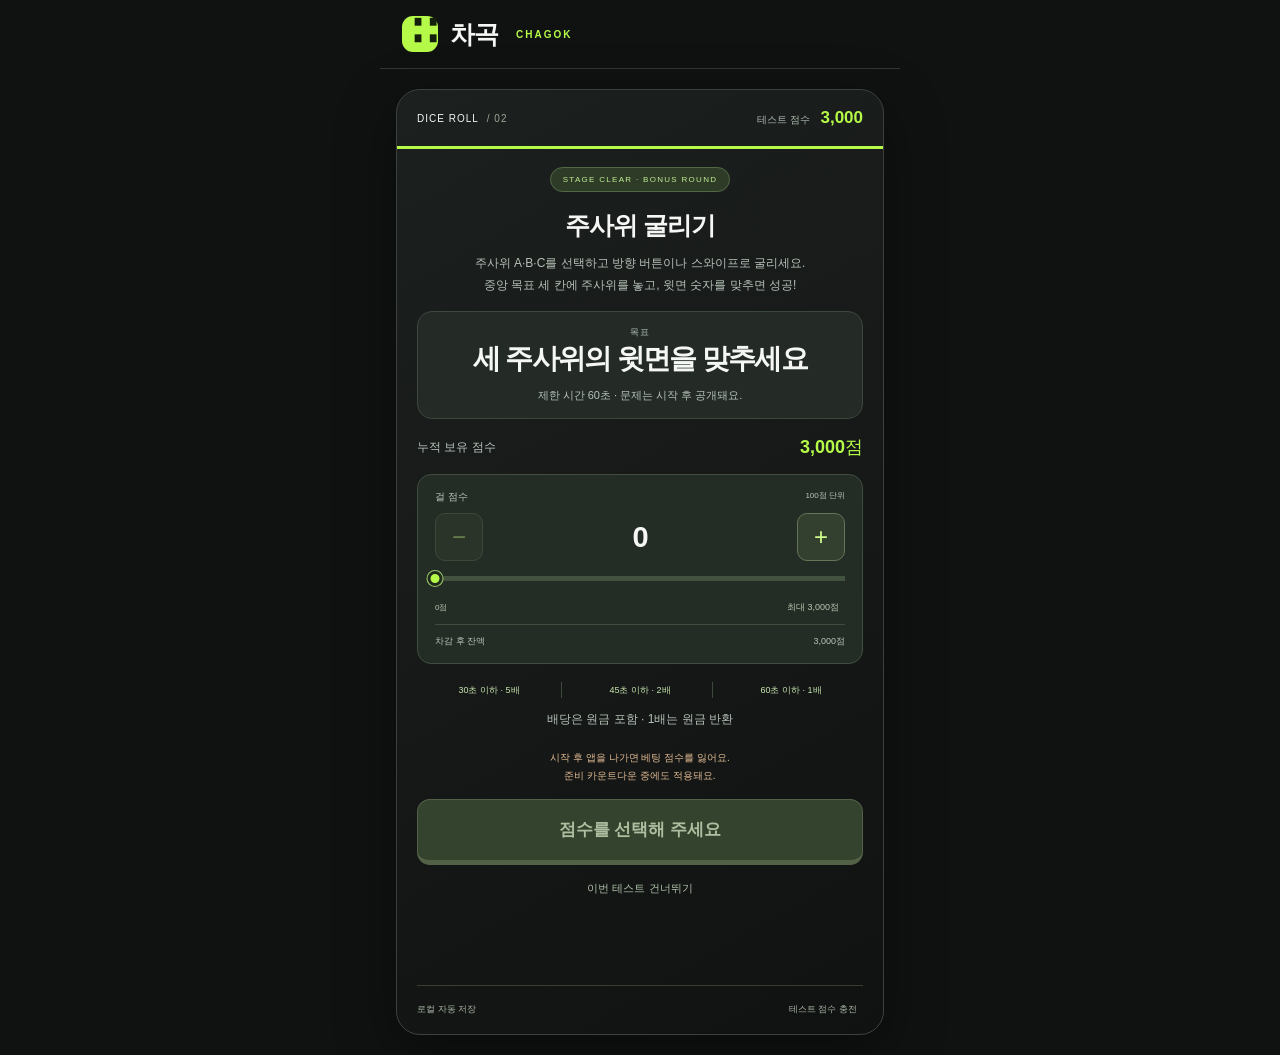
==== commit 99f3f853: "Add files via upload" ====
--- a/dice-roll/index.html
+++ b/dice-roll/index.html
@@ -1,4 +1,4 @@
-<!doctype html><html lang="ko"><head><meta charset="utf-8"><meta name="viewport" content="width=device-width,initial-scale=1"><meta name="theme-color" content="#101212"><title>차곡 · 주사위 굴리기</title><link rel="stylesheet" href="../number-tiles/style.css"><link rel="stylesheet" href="../number-tiles/minigames/style.css"><link rel="stylesheet" href="style.css"><link rel="stylesheet" href="../number-memory/style.css"><link rel="stylesheet" href="../reverse-tap/style.css"><link rel="stylesheet" href="../risky-vault/style.css"><link rel="stylesheet" href="../timer-stop/theme.css"><link rel="stylesheet" href="theme.css"></head><body class="dice-lab timer-themed dice-themed">
+<!doctype html><html lang="ko"><head><meta charset="utf-8"><meta name="viewport" content="width=device-width,initial-scale=1"><meta name="theme-color" content="#101212"><title>차곡 · 주사위 굴리기</title><link rel="stylesheet" href="../number-tiles/style.css"><link rel="stylesheet" href="../number-tiles/minigames/style.css"><link rel="stylesheet" href="style.css"><link rel="stylesheet" href="../number-memory/style.css"><link rel="stylesheet" href="../reverse-tap/style.css"><link rel="stylesheet" href="../risky-vault/style.css"><link rel="stylesheet" href="../timer-stop/theme.css"><link rel="stylesheet" href="theme.css"><link rel="stylesheet" href="../number-tiles/minigames/theme.css"></head><body class="dice-lab timer-themed dice-themed">
 <header class="site-header"><a class="brand" href="./"><span class="brand-icon">∷</span> 차곡 <span class="brand-sub">CHAGOK</span></a><span class="prototype">MINIGAME LAB · 02</span></header>
 <main class="layout"><aside class="intro"><div class="eyebrow"><span class="green-dot"></span> A LITTLE SPACE, A LITTLE STRATEGY</div><h1>한 칸씩 굴려,<br><em>딱 맞는 자리로.</em></h1><p class="intro-copy">숫자는 운이 아니라, 방향으로 바뀌어요.<br>세 개의 주사위, 세 개의 목적지.<br>당신만의 짧은 길을 찾아보세요.</p><div class="lab-cube" aria-hidden="true">⚄</div><div class="local-note">02 · 두 번째 미니게임<br>본게임과 분리된 테스트 점수 3,000점으로 시작해요.</div></aside>
 <section class="game-shell" aria-label="주사위 미니게임"><div class="game-top"><div class="stage-label">DICE ROLL <span> / 02</span></div><span class="score-label">테스트 점수 <strong id="lab-balance">3,000</strong></span></div><div class="progress-track"><i style="width:100%"></i></div><div id="screen"></div><p id="notice" role="status" aria-live="polite"></p><div class="game-foot"><span>로컬 자동 저장</span><button id="reset-lab">테스트 점수 충전</button></div></section>
--- a/dice-roll/theme.css
+++ b/dice-roll/theme.css
@@ -0,0 +1,4 @@
+.dice-themed .layout{display:block;max-width:520px}.dice-themed .mini-game{padding:0 0 8px}.dice-themed .dice-heading h2{font-size:19px;margin:4px 0 12px}.dice-themed .dice-heading button{border-color:#4b5b43;color:#c8d8bf;min-height:36px;font-size:10px}.dice-themed .dice-stats{background:#242d25;border:1px solid #3f4d3d;border-radius:12px;padding:10px 14px}.dice-themed .dice-stats small{color:#b4c4ac}.dice-themed .dice-stats b{font-size:24px;color:#b5fa48}.dice-themed .dice-timebar{background:#34442c;margin:10px 0}.dice-themed .dice-timebar i{background:#b5fa48}.dice-themed .dice-targets{gap:8px;margin:12px 0}.dice-themed .dice-targets small{color:#b9c7b0}.dice-themed .dice-targets>span{background:#303e28;border-color:#627448;color:#daecce}.dice-themed .dice-targets .done{background:#b5fa48;color:#17210c}
+.dice-themed .dice-board{background:#202922;border-color:#4a5846;box-shadow:0 5px 0 #111911}.dice-themed .dice-cell{border-color:#374435;background:#242e25}.dice-themed .dice-cell.goal{background:#3d4c28;border-color:#a3bf67}.dice-themed .dice-cell.goal>span{color:#d2f095}.dice-themed .dice-cell.matched{background:#516d32;box-shadow:inset 0 0 0 2px #b5fa48}.dice-themed .dice-piece{color:#102018}.dice-themed .dice-piece.selected:after{border-color:#b5fa48;box-shadow:0 0 0 1px #101a09}.dice-themed .dice-id{color:#ecf6e5}.dice-themed .die-A .cube-face{background:#55c8ed;border-color:#b0e9fb}.dice-themed .die-B .cube-face{background:#ffbc70;border-color:#ffdfb4}.dice-themed .die-C .cube-face{background:#bb9aff;border-color:#e1cfff}.dice-themed .dice-selection{margin:15px 0 12px}.dice-themed .dice-selection button{color:#172017;font-weight:750;border-color:#647358}.dice-themed .dice-selection .die-A{background:#55c8ed}.dice-themed .dice-selection .die-B{background:#ffbc70}.dice-themed .dice-selection .die-C{background:#bb9aff}.dice-themed .dice-selection button.active{outline:2px solid #b5fa48;outline-offset:2px}.dice-themed .dice-net span{background:#303e2d;color:#d7e7ce}.dice-themed .dice-net .net-U{background:#b5fa48!important;color:#17210c}.dice-themed .dice-pad button{background:#34442c;color:#caff83;border-color:#5b7345;border-bottom-color:#172511}.dice-themed .dice-pad button:active{background:#4a6138}.dice-themed .dice-curtain{background:#212a22;color:#c8eea5}.dice-themed .dice-hint{color:#b6c7ac;font-size:10px;margin:12px 0 0}.dice-themed .dice-bottom{gap:12px}.dice-themed #dice-giveup{min-height:38px}
+@media(max-width:400px){.dice-themed .dice-board{--cube:29px}.dice-themed .dice-bottom{gap:6px}.dice-themed .dice-net{grid-template:repeat(3,28px)/repeat(3,28px)}.dice-themed .dice-pad{grid-template:repeat(2,48px)/repeat(3,48px)}.dice-themed .dice-targets{gap:5px}.dice-themed .dice-targets small{font-size:9px}}
+.dice-themed .dice-board{max-width:330px;margin:0 auto}.dice-themed .dice-board{--cube:31px}.dice-themed .dice-targets>span{font-size:17px;padding:3px}.dice-themed .dice-selection{max-width:330px;margin-left:auto;margin-right:auto}
--- a/number-tiles/minigames/theme.css
+++ b/number-tiles/minigames/theme.css
@@ -0,0 +1,12 @@
+/* Shared dark presentation for the four board games; gameplay rules stay in engines. */
+body.timer-themed .layout{display:block;max-width:520px}
+.timer-themed .prototype{display:none}.timer-themed .mini-target strong{font-size:28px}.timer-themed .mini-game h2{font-weight:750}.timer-themed:has(#mini-runtime) .game-top,.timer-themed:has(#mini-runtime) .game-foot,.timer-themed:has(#mini-runtime) .progress-track,.timer-themed:has(#mini-runtime) .mini-game>.eyebrow{display:none}
+.timer-themed:has(#mini-runtime) #screen{padding-top:14px}.timer-themed:has(#mini-runtime) .mini-game{padding-top:0}.timer-themed:has(#mini-runtime) .mini-game h2{font-size:20px;margin:4px 0 14px}
+.timer-themed .memory-topline,.timer-themed .reverse-topline,.timer-themed .vault-topline .eyebrow,.timer-themed .memory-footnote,.timer-themed .reverse-note{display:none}
+.timer-themed .memory-prompt{height:100px;background:#242e25;border:1px solid #43513c;border-radius:14px;margin:0 0 12px}.timer-themed .memory-prompt>span,.timer-themed .memory-prompt p{color:#b4c5aa}.timer-themed .memory-prompt>strong{color:#b5fa48;font-size:27px;margin:7px 0}.timer-themed .memory-meter,.timer-themed .reverse-meter{background:#35442e}.timer-themed .memory-meter i,.timer-themed .reverse-meter i{background:#b5fa48}.timer-themed .memory-meta{color:#c2d4b6}
+.timer-themed .memory-board button{background:#2b392a;border-color:#4a6240;border-bottom-color:#152110;color:#adc19b;font-weight:800}.timer-themed .memory-board button.remember{background:#71c8f5;border-color:#b0e5ff;color:#102018}.timer-themed .memory-board button.correct{background:#b5fa48;border-color:#ceff91;border-bottom-color:#6a9c22;color:#192309}.timer-themed .memory-ladder{margin:16px 0 6px}.timer-themed .memory-ladder>span{border-color:#47563e;color:#aaba9e}.timer-themed .memory-ladder .earned{background:#354d23;color:#c8ff88;border-color:#88b550}.timer-themed .memory-review>p{color:#b3c5a6}.timer-themed .memory-review .memory-board>div{background:#303e2b;border-color:#516743;color:#d8eacc}.timer-themed .memory-review .memory-board .correct{background:#45672c}.timer-themed .memory-review .memory-board .wrong{background:#583a2b;border-color:#f5ae83}
+.timer-themed .reverse-meta{margin:12px 0;color:#b2c3a6}.timer-themed .reverse-meta b{color:#c5eea7}.timer-themed .reverse-card{height:205px;background:#253025;border-color:#485e3c;color:#d8edcc}.timer-themed .reverse-card.same{background:#2b4226;color:#caff89;border-color:#789e50}.timer-themed .reverse-card.opposite{background:#493225;color:#ffc28c;border-color:#b58154}.timer-themed .reverse-card small{color:#c2d4b6}.timer-themed .reverse-card.opposite small{color:#ffcd9d}.timer-themed .reverse-time{color:#b5c7a8}.timer-themed .reverse-pad{grid-template:repeat(3,64px)/repeat(3,68px);gap:6px}.timer-themed .reverse-pad button{background:linear-gradient(#405235,#2e3f28);color:#cbff90;border-color:#67814d;border-bottom-color:#172611}.timer-themed .reverse-pad button>span{color:#c0d4ae}.timer-themed .reverse-pad button:not(:disabled):active{background:#536d3b}.timer-themed .reverse-steps{margin:18px 0 6px}.timer-themed .reverse-steps>span{border-color:#45593a;color:#a8bb99}.timer-themed .reverse-steps .done{background:#b5fa48;color:#18210c;border-color:#b5fa48}.timer-themed .reverse-review{background:#283326;border-color:#4d6141;color:#bdcdb2}.timer-themed .reverse-review>b{color:#b5fa48}
+.timer-themed .vault-topline{justify-content:center;color:#abc19d;margin-bottom:8px}.timer-themed .vault-stats{margin:8px 0 12px;justify-content:center;text-align:center}.timer-themed .vault-stats>div:first-child,.timer-themed .vault-stats>div:nth-child(2){display:none}.timer-themed .vault-stats small{display:inline;margin-right:8px;color:#b3c3a7}.timer-themed .vault-stats b{font-size:18px;color:#c8eea5}.timer-themed .vault-risk{background:#342e22;border-color:#66583a;color:#e1c79b;font-size:10px;flex-wrap:wrap;justify-content:center;padding:9px;margin-bottom:12px}.timer-themed .vault-cell{background:#263126;border-color:#58684b;aspect-ratio:1.25}.timer-themed .vault-cell .vault-door{background:linear-gradient(135deg,#42513b,#2d3b2b);border-color:#71865c;color:#b4cda2}.timer-themed .vault-door>small{color:#afc19f}.timer-themed .vault-cell[aria-disabled=false]:hover .vault-door{background:#4a603a}.timer-themed .vault-cell.treasure{background:#4a4021;border-color:#c0a34e}.timer-themed .vault-content b,.timer-themed .vault-content small{color:#ffdb72}.timer-themed .vault-cell.bomb{background:#573228;border-color:#b57a55}.timer-themed .vault-cell.bomb b,.timer-themed .vault-cell.bomb small{color:#ffb497}.timer-themed .vault-ladder{margin:12px 0}.timer-themed .vault-ladder>span{border-color:#46583a;color:#acc299;padding:6px 2px}.timer-themed .vault-ladder .current{background:#b5fa48;color:#18220c;border-color:#ccff8d}.timer-themed .vault-decision{background:#252f23;border-color:#4a5d3d;padding:12px}.timer-themed .vault-decision>span,.timer-themed .vault-decision>p{color:#b5c5a8}.timer-themed .vault-decision>strong{color:#c8ff87;font-size:22px;margin:7px 0}.timer-themed .vault-actions{margin-top:12px}.timer-themed .vault-actions button{background:#3d512d;border-color:#87a763;color:#e0f9cb;min-height:54px}.timer-themed .vault-actions button:disabled{background:#2d3927;color:#b8c8aa;opacity:.5}.timer-themed .vault-status{color:#afc19f;font-size:10px;margin:10px 0}.timer-themed .vault-retry{color:#ffd0a0;border-color:#be8d5c}.timer-themed .vault-review>p{color:#b2c5a4}.timer-themed .vault-review-cell{background:#443c21;border-color:#827344}.timer-themed .vault-review-cell b,.timer-themed .vault-review-cell span{color:#edce71}.timer-themed .vault-review-cell.bomb{background:#492f28}.timer-themed .vault-review-cell.bomb b,.timer-themed .vault-review-cell.bomb span{color:#fbb49a}.timer-themed .vault-review-cell.chosen{border-color:#b5fa48}
+@media(max-width:400px){body.timer-themed .layout{padding:0 10px}.timer-themed #screen{padding:14px 14px 8px}.timer-themed .mini-target strong{font-size:24px}.timer-themed .mini-copy{font-size:11px}.timer-themed .memory-prompt>strong{font-size:24px}.timer-themed .vault-actions button{font-size:10px}.timer-themed .reverse-card{height:180px}.timer-themed .reverse-card>strong{font-size:80px;height:100px}}
+.timer-themed #mini-runtime .memory-board{max-width:330px;margin:0 auto}.timer-themed #mini-runtime .vault-board{max-width:330px;margin:0 auto}.timer-themed .vault-cell{aspect-ratio:1.5}.timer-themed .vault-decision>p{margin:4px 0}.timer-themed .vault-decision>strong{font-size:20px}.timer-themed .vault-topline{display:none}
+.timer-themed #mini-runtime .vault-cell{aspect-ratio:1.5}.timer-themed #mini-runtime .vault-topline{display:none}.timer-themed #mini-runtime .vault-decision>strong{font-size:20px}.timer-themed #mini-runtime .vault-decision>p{margin:4px 0}
